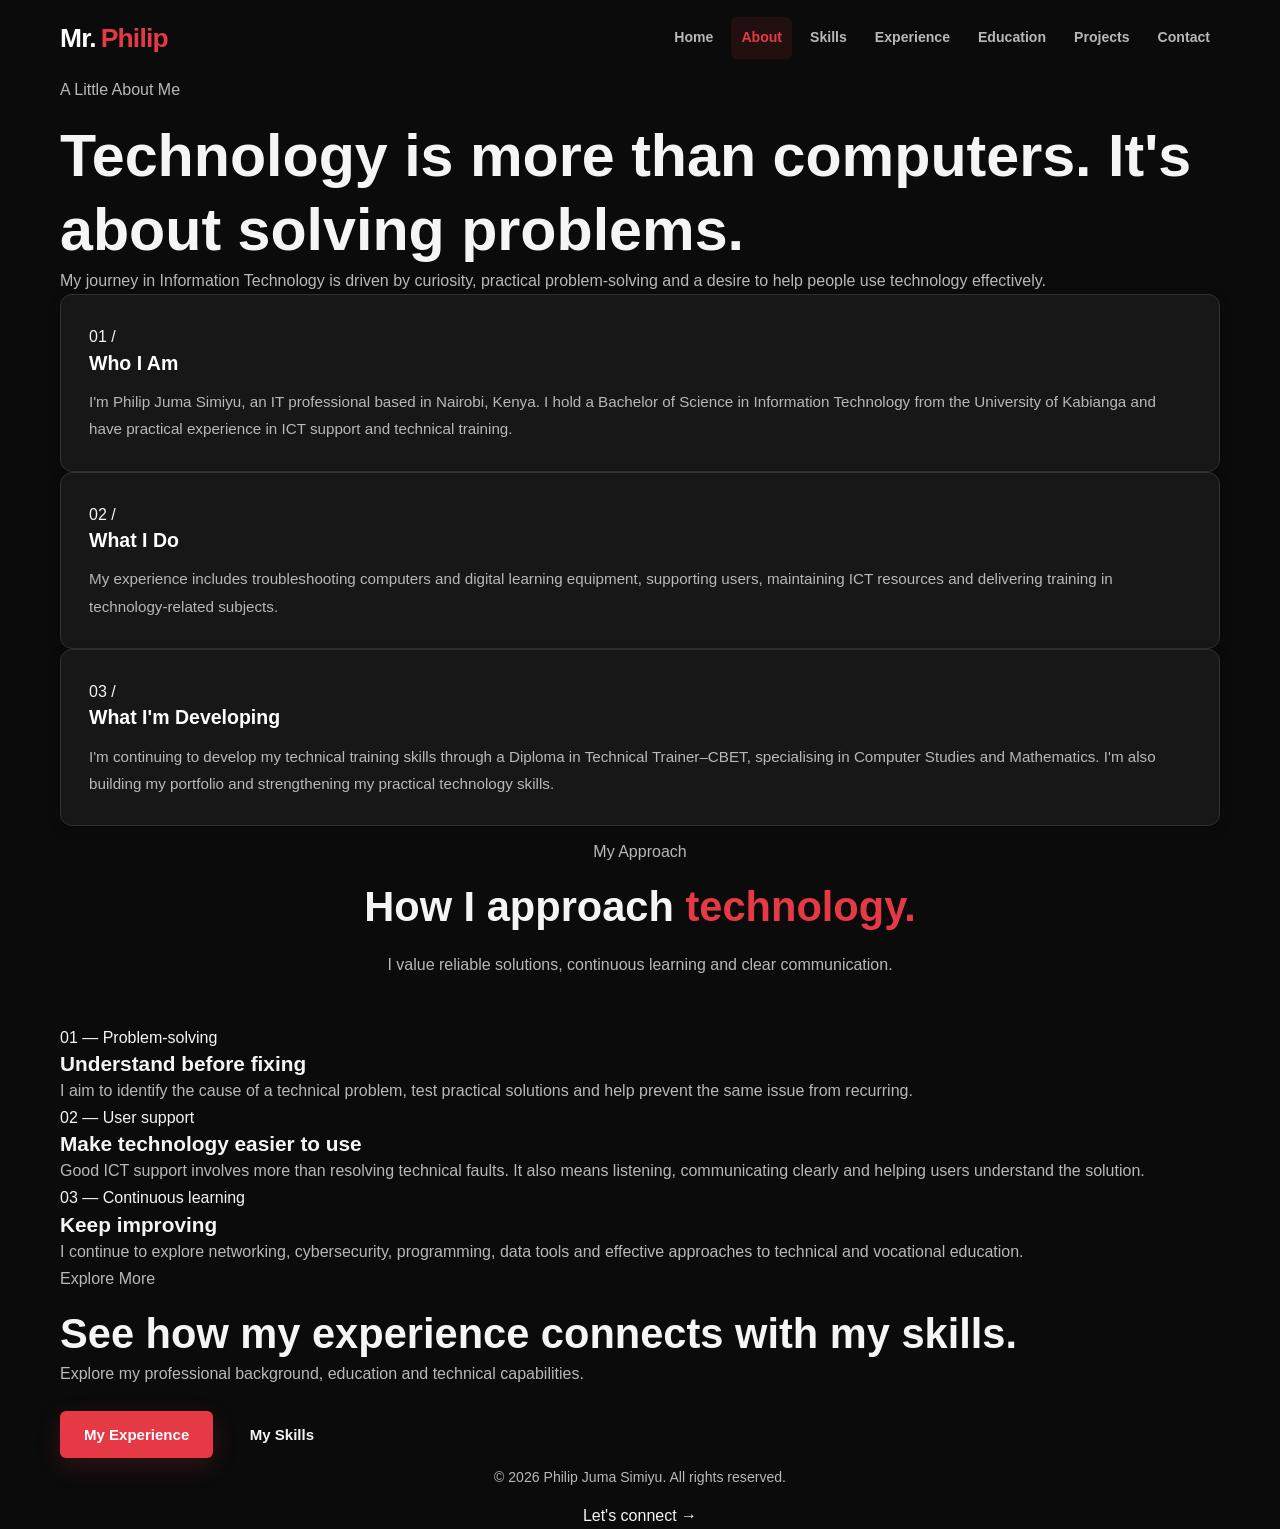
==== about.html @ a3bfccfd "Initial portfolio website" ====
<!DOCTYPE html>
<html lang="en">
<head>
    <meta charset="UTF-8">
    <meta name="viewport" content="width=device-width, initial-scale=1.0">
    <meta name="description" content="Learn about Philip Juma Simiyu, his IT background, technical interests and professional goals.">
    <title>About Me | Philip Juma Simiyu</title>
    <link rel="stylesheet" href="style.css">
</head>
<body>

    <header class="site-header">
        <nav class="navbar container">
            
<a href="index.html" class="logo">
    Mr. <span>Philip</span>
</a>


            <div class="nav-links">
                <a href="index.html">Home</a>
                <a href="about.html" class="active">About</a>
                <a href="skills.html">Skills</a>
                <a href="experience.html">Experience</a>
                <a href="education.html">Education</a>
                <a href="projects.html">Projects</a>
                <a href="contact.html">Contact</a>
            </div>
        </nav>
    </header>

    <main>

        <section class="page-heading">
            <div class="container">
                <p class="eyebrow">A Little About Me</p>
                <h1>Technology is more than computers. It's about <span class="accent">solving problems.</span></h1>
                <p>
                    My journey in Information Technology is driven by
                    curiosity, practical problem-solving and a desire
                    to help people use technology effectively.
                </p>
            </div>
        </section>

        <section>
            <div class="container">

                <div class="card-grid">

                    <article class="card">
                        <div class="card-icon">01 /</div>
                        <h3>Who I Am</h3>
                        <p>
                            I'm Philip Juma Simiyu, an IT professional
                            based in Nairobi, Kenya. I hold a Bachelor
                            of Science in Information Technology from
                            the University of Kabianga and have practical
                            experience in ICT support and technical training.
                        </p>
                    </article>

                    <article class="card">
                        <div class="card-icon">02 /</div>
                        <h3>What I Do</h3>
                        <p>
                            My experience includes troubleshooting
                            computers and digital learning equipment,
                            supporting users, maintaining ICT resources
                            and delivering training in technology-related
                            subjects.
                        </p>
                    </article>

                    <article class="card">
                        <div class="card-icon">03 /</div>
                        <h3>What I'm Developing</h3>
                        <p>
                            I'm continuing to develop my technical training
                            skills through a Diploma in Technical Trainer–CBET,
                            specialising in Computer Studies and Mathematics.
                            I'm also building my portfolio and strengthening
                            my practical technology skills.
                        </p>
                    </article>

                </div>

            </div>
        </section>

        <section>
            <div class="container">

                <div class="section-heading">
                    <p class="eyebrow">My Approach</p>
                    <h2>How I approach <span class="green-text">technology.</span></h2>
                    <p>
                        I value reliable solutions, continuous learning
                        and clear communication.
                    </p>
                </div>

                <div class="timeline">

                    <div class="timeline-item">
                        <span class="timeline-date">01 — Problem-solving</span>
                        <h3>Understand before fixing</h3>
                        <p>
                            I aim to identify the cause of a technical
                            problem, test practical solutions and help
                            prevent the same issue from recurring.
                        </p>
                    </div>

                    <div class="timeline-item">
                        <span class="timeline-date">02 — User support</span>
                        <h3>Make technology easier to use</h3>
                        <p>
                            Good ICT support involves more than resolving
                            technical faults. It also means listening,
                            communicating clearly and helping users
                            understand the solution.
                        </p>
                    </div>

                    <div class="timeline-item">
                        <span class="timeline-date">03 — Continuous learning</span>
                        <h3>Keep improving</h3>
                        <p>
                            I continue to explore networking, cybersecurity,
                            programming, data tools and effective approaches
                            to technical and vocational education.
                        </p>
                    </div>

                </div>

            </div>
        </section>

        <section>
            <div class="container">
                <div class="cta-section">
                    <p class="eyebrow">Explore More</p>
                    <h2>See how my experience connects with my skills.</h2>
                    <p>
                        Explore my professional background, education
                        and technical capabilities.
                    </p>

                    <div class="hero-actions">
                        <a href="experience.html" class="btn btn-primary">
                            My Experience
                        </a>

                        <a href="skills.html" class="btn btn-outline">
                            My Skills
                        </a>
                    </div>
                </div>
            </div>
        </section>

    </main>

    <footer class="site-footer">
        <div class="container footer-content">
            <p>© <span id="current-year">2026</span> Philip Juma Simiyu. All rights reserved.</p>
            <a href="contact.html">Let's connect →</a>
        </div>
    </footer>

    <script>
        document.getElementById("current-year").textContent =
            new Date().getFullYear();
    </script>
    <script src="script.js"></script>

</body>
</html>
---- style.css ----
/* =========================================================
   MR. PHILIP PORTFOLIO WEBSITE
   Main stylesheet: style.css
   Theme: Black, Red and Green
   Responsive: Desktop, Tablet and Mobile
   ========================================================= */


/* =========================================================
   1. CSS VARIABLES
   ========================================================= */

:root {
    --color-background: #0b0b0b;
    --color-background-soft: #121212;
    --color-card: #171717;
    --color-card-hover: #202020;

    --color-primary: #e63946;
    --color-primary-dark: #c82333;
    --color-secondary: #20c997;
    --color-secondary-dark: #159a73;

    --color-text: #f5f5f5;
    --color-text-muted: #b8b8b8;
    --color-border: #303030;
    --color-white: #ffffff;
    --color-black: #000000;

    --font-family: Arial, Helvetica, sans-serif;

    --container-width: 1160px;
    --header-height: 76px;

    --radius-small: 6px;
    --radius-medium: 12px;
    --radius-large: 20px;

    --shadow-small: 0 4px 12px rgba(0, 0, 0, 0.18);
    --shadow-medium: 0 10px 30px rgba(0, 0, 0, 0.25);
    --shadow-primary: 0 8px 24px rgba(230, 57, 70, 0.18);

    --transition: 0.3s ease;
}


/* =========================================================
   2. RESET AND GLOBAL STYLES
   ========================================================= */

* {
    margin: 0;
    padding: 0;
    box-sizing: border-box;
}

html {
    scroll-behavior: smooth;
    scroll-padding-top: calc(var(--header-height) + 20px);
}

body {
    min-height: 100vh;
    overflow-x: hidden;
    background-color: var(--color-background);
    color: var(--color-text);
    font-family: var(--font-family);
    font-size: 16px;
    line-height: 1.7;
    -webkit-font-smoothing: antialiased;
}

body,
input,
textarea,
button {
    font-family: var(--font-family);
}

img {
    display: block;
    max-width: 100%;
    height: auto;
}

a {
    color: inherit;
    text-decoration: none;
    transition:
        color var(--transition),
        background-color var(--transition),
        border-color var(--transition),
        transform var(--transition);
}

button,
input,
textarea,
select {
    font: inherit;
}

button,
input,
textarea,
select {
    max-width: 100%;
}

button {
    cursor: pointer;
}

ul,
ol {
    list-style: none;
}

p {
    margin-bottom: 16px;
    color: var(--color-text-muted);
}

p:last-child {
    margin-bottom: 0;
}

h1,
h2,
h3,
h4,
h5,
h6 {
    color: var(--color-text);
    line-height: 1.25;
    font-weight: 700;
    overflow-wrap: break-word;
}

h1 {
    font-size: clamp(2.2rem, 5vw, 3.7rem);
}

h2 {
    font-size: clamp(1.8rem, 3.5vw, 2.6rem);
}

h3 {
    font-size: 1.3rem;
}

h4 {
    font-size: 1rem;
}

strong {
    color: var(--color-text);
}

::selection {
    background: var(--color-primary);
    color: var(--color-white);
}

:focus-visible {
    outline: 2px solid var(--color-secondary);
    outline-offset: 4px;
}


/* =========================================================
   3. REUSABLE LAYOUT
   ========================================================= */

.container {
    width: min(92%, var(--container-width));
    margin-inline: auto;
}

.section {
    position: relative;
    padding: 90px 0;
}

.section-heading {
    max-width: 760px;
    margin: 0 auto 45px;
    text-align: center;
}

.section-heading h2 {
    margin-bottom: 18px;
}

.section-heading > p {
    margin-top: 12px;
}

.section-subtitle {
    margin-bottom: 12px;
    color: var(--color-secondary);
    font-size: 0.82rem;
    font-weight: 700;
    letter-spacing: 2.5px;
    text-transform: uppercase;
}

.section-heading h2 span,
.page-hero h1 span,
.hero-text h1 span,
.contact-cta h2 span {
    color: var(--color-primary);
}

.section-action {
    display: flex;
    justify-content: center;
    margin-top: 36px;
}

.section-action .btn {
    margin-bottom: 0;
}


/* =========================================================
   4. HEADER AND NAVIGATION
   ========================================================= */

.header {
    position: sticky;
    top: 0;
    z-index: 1000;
    width: 100%;
    min-height: var(--header-height);
    background: rgba(11, 11, 11, 0.96);
    border-bottom: 1px solid var(--color-border);
    backdrop-filter: blur(12px);
    -webkit-backdrop-filter: blur(12px);
}

.navbar {
    display: flex;
    align-items: center;
    justify-content: space-between;
    gap: 24px;
    min-height: var(--header-height);
}

.logo {
    display: inline-flex;
    flex-shrink: 0;
    align-items: center;
    gap: 5px;
    color: var(--color-white);
    font-size: 1.65rem;
    font-weight: 800;
    letter-spacing: -0.8px;
    white-space: nowrap;
}

.logo span {
    color: var(--color-primary);
}

.logo:hover {
    color: var(--color-secondary);
}

.nav-links {
    display: flex;
    flex-wrap: wrap;
    align-items: center;
    justify-content: flex-end;
    gap: 8px;
    list-style: none;
    margin: 0;
    padding: 0;
}

.nav-links li {
    margin: 0;
    padding: 0;
    list-style: none;
}

.nav-links a {
    display: block;
    padding: 9px 10px;
    border-radius: var(--radius-small);
    color: var(--color-text-muted);
    font-size: 0.88rem;
    font-weight: 600;
    white-space: nowrap;
}

.nav-links a:hover,
.nav-links a.active,
.nav-links a[aria-current="page"] {
    background: rgba(230, 57, 70, 0.1);
    color: var(--color-primary);
}


/* =========================================================
   5. BUTTONS
   ========================================================= */

.btn {
    display: inline-flex;
    align-items: center;
    justify-content: center;
    gap: 8px;
    min-height: 46px;
    margin: 8px 8px 8px 0;
    padding: 12px 23px;
    border: 1px solid transparent;
    border-radius: var(--radius-small);
    font-size: 0.94rem;
    font-weight: 700;
    line-height: 1.4;
    text-align: center;
    cursor: pointer;
    transition:
        transform var(--transition),
        background-color var(--transition),
        color var(--transition),
        border-color var(--transition),
        box-shadow var(--transition);
}

.btn:hover {
    transform: translateY(-3px);
}

.btn-primary {
    background: var(--color-primary);
    color: var(--color-white);
    box-shadow: var(--shadow-primary);
}

.btn-primary:hover {
    background: var(--color-primary-dark);
    color: var(--color-white);
    box-shadow: 0 10px 28px rgba(230, 57, 70, 0.28);
}

.btn-secondary {
    border-color: var(--color-secondary);
    background: transparent;
    color: var(--color-secondary);
}

.btn-secondary:hover {
    background: var(--color-secondary);
    color: var(--color-black);
}

button:disabled,
.btn:disabled {
    opacity: 0.55;
    cursor: not-allowed;
    transform: none;
}


/* =========================================================
   6. HOMEPAGE HERO
   ========================================================= */

.hero {
    display: flex;
    align-items: center;
    min-height: min(740px, calc(100vh - var(--header-height)));
    padding-top: 70px;
    padding-bottom: 70px;
    background:
        radial-gradient(
            ellipse at 85% 45%,
            rgba(230, 57, 70, 0.09),
            transparent 38%
        ),
        var(--color-background);
}

.hero-content {
    display: grid;
    grid-template-columns: minmax(0, 1.15fr) minmax(280px, 0.85fr);
    align-items: center;
    gap: clamp(35px, 6vw, 80px);
}

.hero-text {
    min-width: 0;
}

.hero-subtitle {
    margin-bottom: 20px;
    color: var(--color-secondary);
    font-size: 0.85rem;
    font-weight: 700;
    letter-spacing: 2px;
}

.hero-text h1 {
    margin-bottom: 18px;
    font-size: clamp(2.1rem, 4.2vw, 3.5rem);
    line-height: 1.15;
    letter-spacing: -1.3px;
}

.hero-text h1 span {
    display: inline;
}

.hero-text h2 {
    margin-bottom: 22px;
    color: var(--color-secondary);
    font-size: clamp(1.25rem, 2.5vw, 1.8rem);
    font-weight: 600;
}

.hero-description {
    max-width: 650px;
    margin-bottom: 22px;
    font-size: 1.02rem;
    line-height: 1.9;
}

.hero-location {
    margin-bottom: 22px;
    color: var(--color-text-muted);
}

.hero-buttons {
    display: flex;
    flex-wrap: wrap;
    gap: 8px;
    margin-top: 22px;
}

.hero-buttons .btn {
    margin: 0;
}

.hero-socials {
    display: flex;
    flex-wrap: wrap;
    gap: 22px;
    margin-top: 25px;
}

.hero-socials a {
    color: var(--color-text-muted);
    font-size: 0.93rem;
    font-weight: 600;
}

.hero-socials a:hover {
    color: var(--color-secondary);
}


/* =========================================================
   7. PROFILE PHOTO
   ========================================================= */

.hero-image {
    position: relative;
    display: flex;
    align-items: center;
    justify-content: center;
    width: 100%;
    max-width: 440px;
    min-width: 0;
    margin-inline: auto;
    padding: 10px;
    border: 1px solid rgba(230, 57, 70, 0.35);
    border-radius: var(--radius-large);
    background:
        linear-gradient(
            145deg,
            rgba(230, 57, 70, 0.12),
            rgba(32, 201, 151, 0.04)
        );
    box-shadow: var(--shadow-medium);
}

.hero-image::before {
    position: absolute;
    z-index: 0;
    top: -12px;
    right: -12px;
    width: 90px;
    height: 90px;
    border-top: 3px solid var(--color-secondary);
    border-right: 3px solid var(--color-secondary);
    border-radius: 0 var(--radius-medium) 0 0;
    content: "";
    pointer-events: none;
}

.hero-image::after {
    position: absolute;
    z-index: 0;
    bottom: -12px;
    left: -12px;
    width: 90px;
    height: 90px;
    border-bottom: 3px solid var(--color-primary);
    border-left: 3px solid var(--color-primary);
    border-radius: 0 0 0 var(--radius-medium);
    content: "";
    pointer-events: none;
}

.hero-image img {
    position: relative;
    z-index: 1;
    display: block;
    width: 100%;
    height: auto;
    max-height: 560px;
    aspect-ratio: 4 / 5;
    border-radius: calc(var(--radius-large) - 5px);
    object-fit: cover;
    object-position: center top;
    background: var(--color-card);
}


/* Supports the old placeholder if it remains on another page */
.hero-image-placeholder {
    display: flex;
    align-items: center;
    justify-content: center;
    width: 100%;
    min-height: 300px;
    border: 1px dashed var(--color-border);
    border-radius: var(--radius-large);
    background: var(--color-card);
    color: var(--color-text-muted);
}


/* =========================================================
   8. ABOUT SECTION
   ========================================================= */

.about-preview,
.about-section {
    background: var(--color-background-soft);
}

.about-content {
    max-width: 850px;
    margin-inline: auto;
    text-align: center;
}

.about-content p {
    font-size: 1.02rem;
    line-height: 1.9;
}

.about-content .btn {
    margin-top: 20px;
}


/* =========================================================
   9. SKILLS SECTION
   ========================================================= */

.skills-preview {
    background: var(--color-background);
}

.skills-section {
    background: var(--color-background-soft);
}

.skills-grid {
    display: grid;
    grid-template-columns: repeat(3, minmax(0, 1fr));
    gap: 24px;
}

.skill-card {
    padding: 26px;
    border: 1px solid var(--color-border);
    border-radius: var(--radius-medium);
    background: var(--color-card);
    transition:
        transform var(--transition),
        border-color var(--transition);
}

.skill-card:hover {
    transform: translateY(-5px);
    border-color: var(--color-secondary);
}

.skill-card h3 {
    margin-bottom: 14px;
    color: var(--color-secondary);
}

.skill-card p {
    margin-bottom: 0;
}

.skill-list {
    display: flex;
    flex-wrap: wrap;
    gap: 10px;
}

.skill-tag {
    display: inline-block;
    padding: 7px 13px;
    border: 1px solid var(--color-border);
    border-radius: 30px;
    background: var(--color-card);
    color: var(--color-text-muted);
    font-size: 0.88rem;
}


/* =========================================================
   10. GENERAL CARDS AND GRIDS
   ========================================================= */

.cards-grid {
    display: grid;
    grid-template-columns: repeat(3, minmax(0, 1fr));
    gap: 25px;
    align-items: stretch;
}

.card {
    min-width: 0;
    height: 100%;
    padding: 28px;
    border: 1px solid var(--color-border);
    border-radius: var(--radius-medium);
    background: var(--color-card);
    box-shadow: var(--shadow-small);
    overflow-wrap: break-word;
    transition:
        transform var(--transition),
        border-color var(--transition),
        background-color var(--transition),
        box-shadow var(--transition);
}

.card:hover {
    transform: translateY(-5px);
    border-color: rgba(230, 57, 70, 0.7);
    background: var(--color-card-hover);
    box-shadow: var(--shadow-medium);
}

.card h3 {
    margin-bottom: 13px;
    color: var(--color-white);
    font-size: 1.22rem;
}

.card h4 {
    margin-bottom: 12px;
    color: var(--color-secondary);
    font-weight: 600;
}

.card p {
    font-size: 0.95rem;
    line-height: 1.8;
}

.card p:last-child {
    margin-bottom: 0;
}

.card-date {
    margin-bottom: 12px;
    color: var(--color-secondary);
    font-size: 0.82rem;
    font-weight: 700;
    letter-spacing: 0.5px;
}


/* =========================================================
   11. EXPERIENCE SECTION
   ========================================================= */

.experience-preview {
    background: var(--color-background-soft);
}

.experience-section {
    background: var(--color-background);
}

.experience-item {
    padding: 28px;
    border-left: 3px solid var(--color-primary);
    border-radius: 0 var(--radius-medium) var(--radius-medium) 0;
    background: var(--color-card);
}

.experience-item + .experience-item {
    margin-top: 24px;
}

.experience-item h3 {
    margin-bottom: 10px;
}

.experience-item h4 {
    margin-bottom: 10px;
    color: var(--color-secondary);
}


/* =========================================================
   12. EDUCATION SECTION
   ========================================================= */

.education-preview {
    background: var(--color-background);
}

.education-section {
    background: var(--color-background-soft);
}

.education-item {
    padding: 26px;
    border: 1px solid var(--color-border);
    border-radius: var(--radius-medium);
    background: var(--color-card);
}

.education-item h3 {
    margin-bottom: 12px;
}

.education-item h4 {
    margin-bottom: 10px;
    color: var(--color-secondary);
}


/* =========================================================
   13. PROJECTS SECTION
   ========================================================= */

.projects-preview {
    background: var(--color-background-soft);
}

.projects-section {
    background: var(--color-background);
}

.project-card {
    display: flex;
    flex-direction: column;
    align-items: flex-start;
    gap: 0;
}

.project-card h3 {
    margin-bottom: 15px;
}

.project-card p {
    overflow-wrap: anywhere;
}

.project-status {
    display: inline-block;
    width: fit-content;
    margin-top: auto;
    margin-bottom: 15px;
    padding: 7px 12px;
    border: 1px solid rgba(32, 201, 151, 0.35);
    border-radius: var(--radius-small);
    background: rgba(32, 201, 151, 0.08);
    color: var(--color-secondary);
    font-size: 0.88rem;
    font-weight: 700;
}

.project-card .project-status + p {
    margin-top: 0;
}

.project-card strong {
    color: var(--color-secondary);
}


/* =========================================================
   14. INNER PAGE HERO
   ========================================================= */

.page-hero {
    padding-top: 85px;
    padding-bottom: 75px;
    background:
        radial-gradient(
            ellipse at 80% 30%,
            rgba(230, 57, 70, 0.1),
            transparent 40%
        ),
        var(--color-background-soft);
    text-align: center;
}

.page-hero .container {
    max-width: 900px;
}

.page-hero h1 {
    margin-bottom: 22px;
}

.page-hero p:not(.section-subtitle) {
    max-width: 780px;
    margin-inline: auto;
    font-size: 1.02rem;
    line-height: 1.9;
}


/* =========================================================
   15. CONTACT SECTION
   ========================================================= */

.contact-cta {
    background:
        radial-gradient(
            ellipse at center,
            rgba(32, 201, 151, 0.07),
            transparent 65%
        ),
        var(--color-background);
    text-align: center;
}

.contact-cta .container {
    max-width: 850px;
}

.contact-cta h2 {
    margin-bottom: 20px;
}

.cta-description {
    max-width: 700px;
    margin: 0 auto 25px;
    line-height: 1.9;
}

.contact-section {
    background: var(--color-background);
}

.contact-grid {
    display: grid;
    grid-template-columns: repeat(2, minmax(0, 1fr));
    gap: 30px;
    align-items: start;
}

.contact-info,
.contact-form,
.contact-details {
    min-width: 0;
    padding: 28px;
    border: 1px solid var(--color-border);
    border-radius: var(--radius-medium);
    background: var(--color-card);
}

.contact-info h2,
.contact-info h3,
.contact-form h2,
.contact-form h3 {
    margin-bottom: 20px;
}

.contact-details p {
    margin-bottom: 18px;
}

.contact-details a,
.contact-info a {
    color: var(--color-secondary);
    overflow-wrap: anywhere;
}

.contact-details a:hover,
.contact-info a:hover {
    color: var(--color-primary);
}

.contact-item {
    margin-bottom: 20px;
    padding-bottom: 16px;
    border-bottom: 1px solid var(--color-border);
}

.contact-item:last-child {
    margin-bottom: 0;
    padding-bottom: 0;
    border-bottom: 0;
}

.contact-item h3 {
    margin-bottom: 8px;
    font-size: 1rem;
}


/* =========================================================
   16. FORMS AND INPUT FIELDS
   ========================================================= */

.contact-form form,
form.contact-form {
    width: 100%;
}

.form-group {
    display: flex;
    flex-direction: column;
    gap: 8px;
    margin-bottom: 20px;
}

.form-group label,
.contact-form label {
    display: block;
    margin-bottom: 7px;
    color: var(--color-text);
    font-size: 0.92rem;
    font-weight: 600;
}

input,
textarea,
select {
    width: 100%;
    min-width: 0;
    padding: 13px 14px;
    border: 1px solid var(--color-border);
    border-radius: var(--radius-small);
    background: #101010;
    color: var(--color-text);
    outline: none;
    transition:
        border-color var(--transition),
        box-shadow var(--transition);
}

input::placeholder,
textarea::placeholder {
    color: #858585;
    opacity: 1;
}

input:focus,
textarea:focus,
select:focus {
    border-color: var(--color-secondary);
    box-shadow: 0 0 0 3px rgba(32, 201, 151, 0.12);
}

textarea {
    min-height: 150px;
    resize: vertical;
}

input[type="checkbox"],
input[type="radio"] {
    width: auto;
    min-width: auto;
}

input[type="submit"],
button[type="submit"] {
    width: auto;
    min-width: 140px;
    border: 0;
}

.contact-form .btn {
    margin-top: 5px;
}

.form-message {
    margin-top: 15px;
    color: var(--color-secondary);
    font-size: 0.92rem;
}


/* =========================================================
   17. LINKS AND SOCIAL LINKS
   ========================================================= */

.social-links {
    display: flex;
    flex-wrap: wrap;
    gap: 14px;
    margin-top: 20px;
}

.social-links a {
    display: inline-flex;
    align-items: center;
    justify-content: center;
    padding: 9px 14px;
    border: 1px solid var(--color-border);
    border-radius: var(--radius-small);
    color: var(--color-text-muted);
}

.social-links a:hover {
    border-color: var(--color-secondary);
    color: var(--color-secondary);
}


/* =========================================================
   18. FOOTER
   ========================================================= */

.footer {
    padding: 35px 0;
    border-top: 1px solid var(--color-border);
    background: #080808;
}

.footer-content {
    display: flex;
    flex-direction: column;
    align-items: center;
    gap: 12px;
    text-align: center;
}

.footer-content .logo {
    margin-bottom: 4px;
}

.footer-content p {
    margin-bottom: 0;
    font-size: 0.88rem;
}

.footer-content p:last-child {
    color: #858585;
}


/* =========================================================
   19. ANIMATIONS
   ========================================================= */

@keyframes fadeInUp {
    from {
        opacity: 0;
        transform: translateY(20px);
    }

    to {
        opacity: 1;
        transform: translateY(0);
    }
}

.hero-text,
.hero-image {
    animation: fadeInUp 0.8s ease both;
}

.hero-image {
    animation-delay: 0.15s;
}

@keyframes gentleFloat {
    0%,
    100% {
        transform: translateY(0);
    }

    50% {
        transform: translateY(-5px);
    }
}

.hero-image:hover {
    animation: gentleFloat 2s ease-in-out infinite;
}


/* Compatible with JavaScript scroll-reveal classes */
.reveal {
    opacity: 0;
    transform: translateY(20px);
    transition:
        opacity 0.7s ease,
        transform 0.7s ease;
}

.reveal.visible,
.reveal.active,
.reveal.show {
    opacity: 1;
    transform: translateY(0);
}


/* =========================================================
   20. GENERAL CONTENT HELPERS
   ========================================================= */

.text-center {
    text-align: center;
}

.text-primary {
    color: var(--color-primary);
}

.text-secondary {
    color: var(--color-secondary);
}

.muted {
    color: var(--color-text-muted);
}

.mt-1 {
    margin-top: 10px;
}

.mt-2 {
    margin-top: 20px;
}

.mt-3 {
    margin-top: 30px;
}

.mb-1 {
    margin-bottom: 10px;
}

.mb-2 {
    margin-bottom: 20px;
}

.mb-3 {
    margin-bottom: 30px;
}

.w-100 {
    width: 100%;
}


/* Prevent long text and URLs from breaking layouts */
.card,
.contact-info,
.contact-form,
.about-content,
.hero-text,
.page-hero,
.footer-content {
    overflow-wrap: anywhere;
}


/* =========================================================
   21. TABLET RESPONSIVENESS
   ========================================================= */

@media (max-width: 1024px) {

    :root {
        --header-height: auto;
    }

    .navbar {
        flex-direction: column;
        justify-content: center;
        gap: 10px;
        padding-top: 15px;
        padding-bottom: 15px;
    }

    .nav-links {
        justify-content: center;
        gap: 4px;
    }

    .nav-links a {
        padding: 8px;
        font-size: 0.84rem;
    }

    .hero {
        min-height: auto;
    }

    .hero-content {
        grid-template-columns: minmax(0, 1fr) minmax(240px, 0.8fr);
        gap: 35px;
    }

    .hero-text h1 {
        font-size: clamp(2rem, 4vw, 2.8rem);
    }

    .cards-grid {
        grid-template-columns: repeat(2, minmax(0, 1fr));
    }

    .skills-grid {
        grid-template-columns: repeat(2, minmax(0, 1fr));
    }
}


/* =========================================================
   22. MOBILE RESPONSIVENESS
   ========================================================= */

@media (max-width: 700px) {

    body {
        font-size: 15px;
    }

    .container {
        width: min(92%, 540px);
    }

    .section {
        padding: 60px 0;
    }

    .header {
        position: relative;
    }

    .navbar {
        align-items: center;
        gap: 12px;
    }

    .logo {
        font-size: 1.5rem;
    }

    .nav-links {
        display: flex;
        flex-wrap: wrap;
        justify-content: center;
        gap: 3px;
        width: 100%;
    }

    .nav-links li {
        flex: 0 0 auto;
    }

    .nav-links a {
        padding: 7px 9px;
        font-size: 0.79rem;
    }

    .hero {
        padding-top: 55px;
        padding-bottom: 55px;
    }

    .hero-content {
        grid-template-columns: minmax(0, 1fr);
        gap: 38px;
    }

    .hero-text {
        text-align: center;
    }

    .hero-subtitle {
        font-size: 0.75rem;
        letter-spacing: 1.5px;
    }

    .hero-text h1 {
        font-size: clamp(2rem, 8vw, 2.8rem);
        letter-spacing: -0.8px;
    }

    .hero-text h2 {
        font-size: 1.35rem;
    }

    .hero-description {
        font-size: 0.96rem;
    }

    .hero-buttons,
    .hero-socials {
        justify-content: center;
    }

    .hero-image {
        width: min(100%, 360px);
        margin-inline: auto;
    }

    .hero-image img {
        max-height: 460px;
    }

    .section-heading {
        margin-bottom: 32px;
    }

    .cards-grid,
    .skills-grid,
    .contact-grid {
        grid-template-columns: minmax(0, 1fr);
        gap: 18px;
    }

    .card,
    .skill-card,
    .contact-info,
    .contact-form,
    .contact-details {
        padding: 22px;
    }

    .page-hero {
        padding-top: 60px;
        padding-bottom: 50px;
    }

    .page-hero h1 {
        font-size: 2.3rem;
    }

    .footer {
        padding: 28px 0;
    }
}


/* =========================================================
   23. SMALL MOBILE SCREENS
   ========================================================= */

@media (max-width: 400px) {

    .container {
        width: 90%;
    }

    .nav-links a {
        padding: 6px 7px;
        font-size: 0.74rem;
    }

    .hero-text h1 {
        font-size: 1.9rem;
    }

    .hero-buttons {
        flex-direction: column;
        align-items: stretch;
    }

    .hero-buttons .btn {
        width: 100%;
    }

    .btn {
        padding: 11px 16px;
        font-size: 0.9rem;
    }

    .card,
    .skill-card,
    .contact-info,
    .contact-form,
    .contact-details {
        padding: 18px;
    }

    .hero-image::before,
    .hero-image::after {
        width: 55px;
        height: 55px;
    }
}


/* =========================================================
   24. ACCESSIBILITY: REDUCED MOTION
   ========================================================= */

@media (prefers-reduced-motion: reduce) {

    html {
        scroll-behavior: auto;
    }

    *,
    *::before,
    *::after {
        animation-duration: 0.01ms !important;
        animation-iteration-count: 1 !important;
        transition-duration: 0.01ms !important;
        scroll-behavior: auto !important;
    }

    .reveal {
        opacity: 1;
        transform: none;
    }
}


/* =========================================================
   END OF STYLESHEET
   ========================================================= */
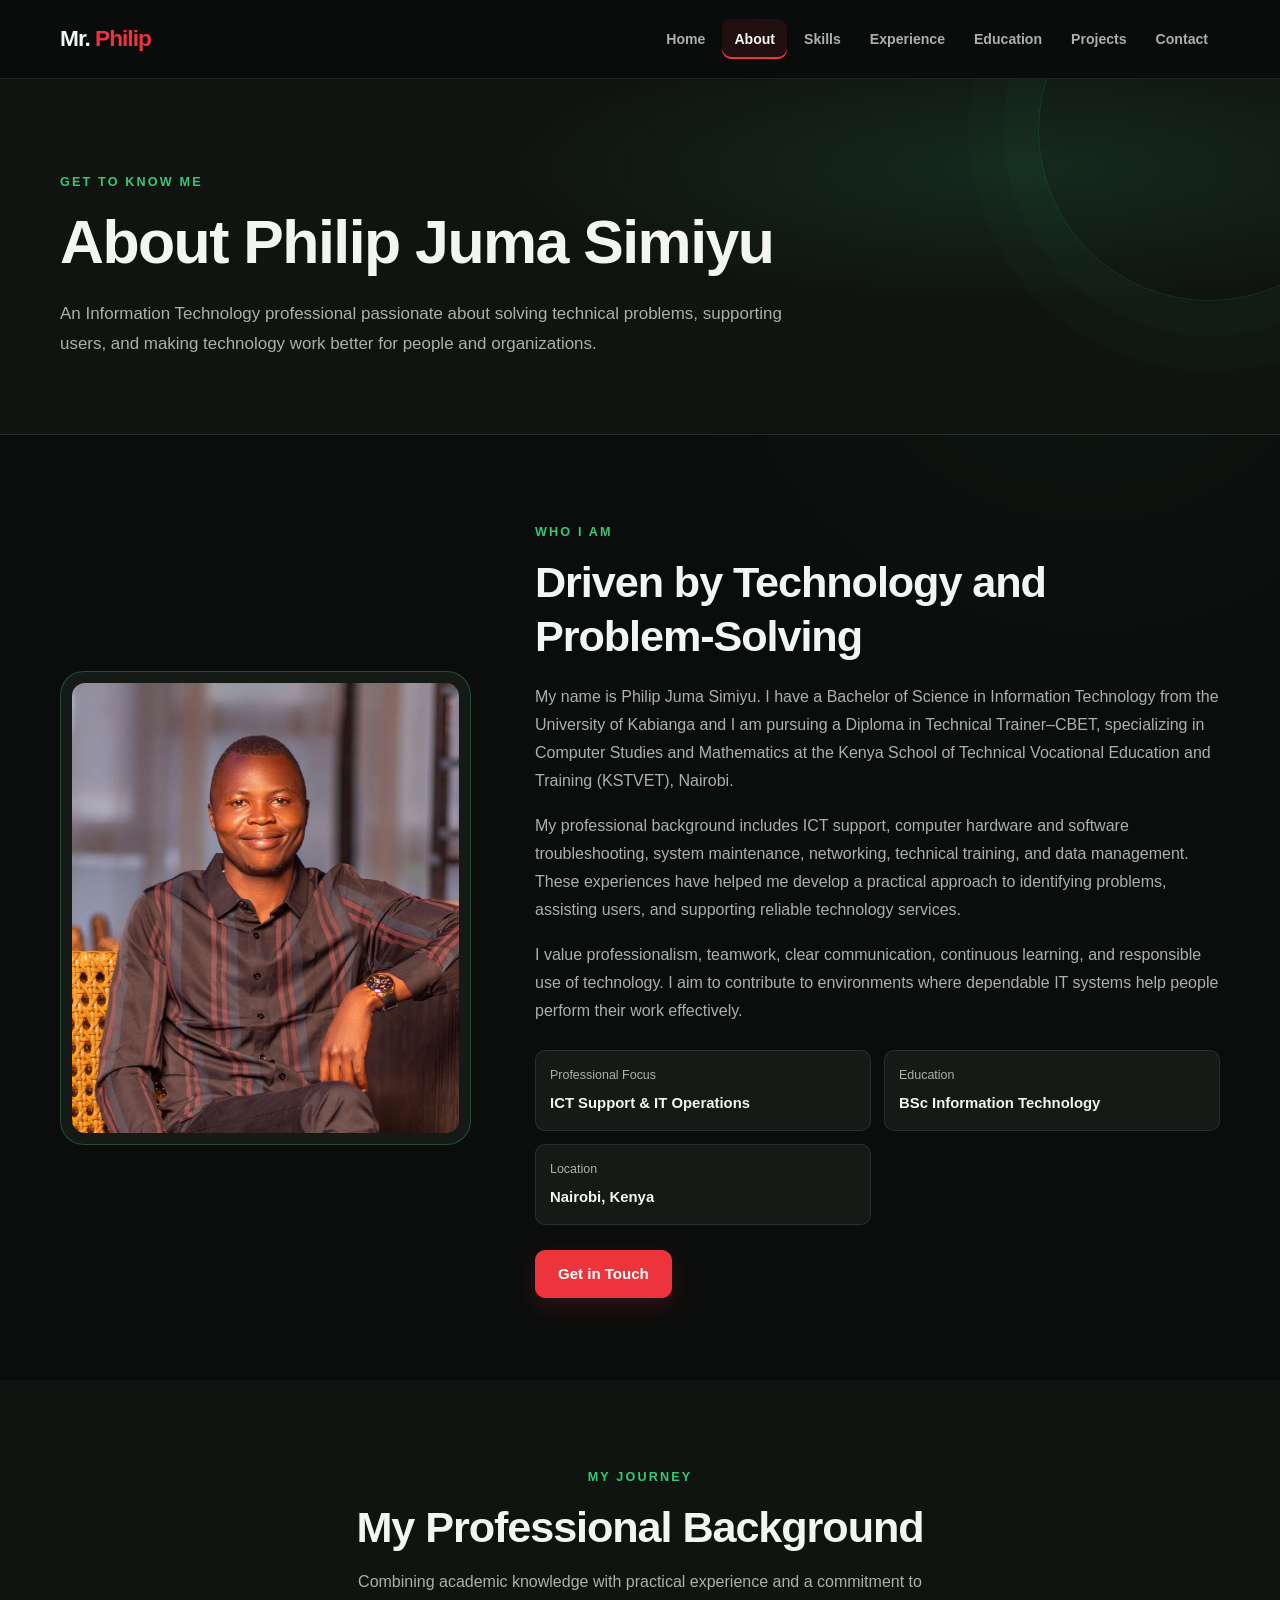
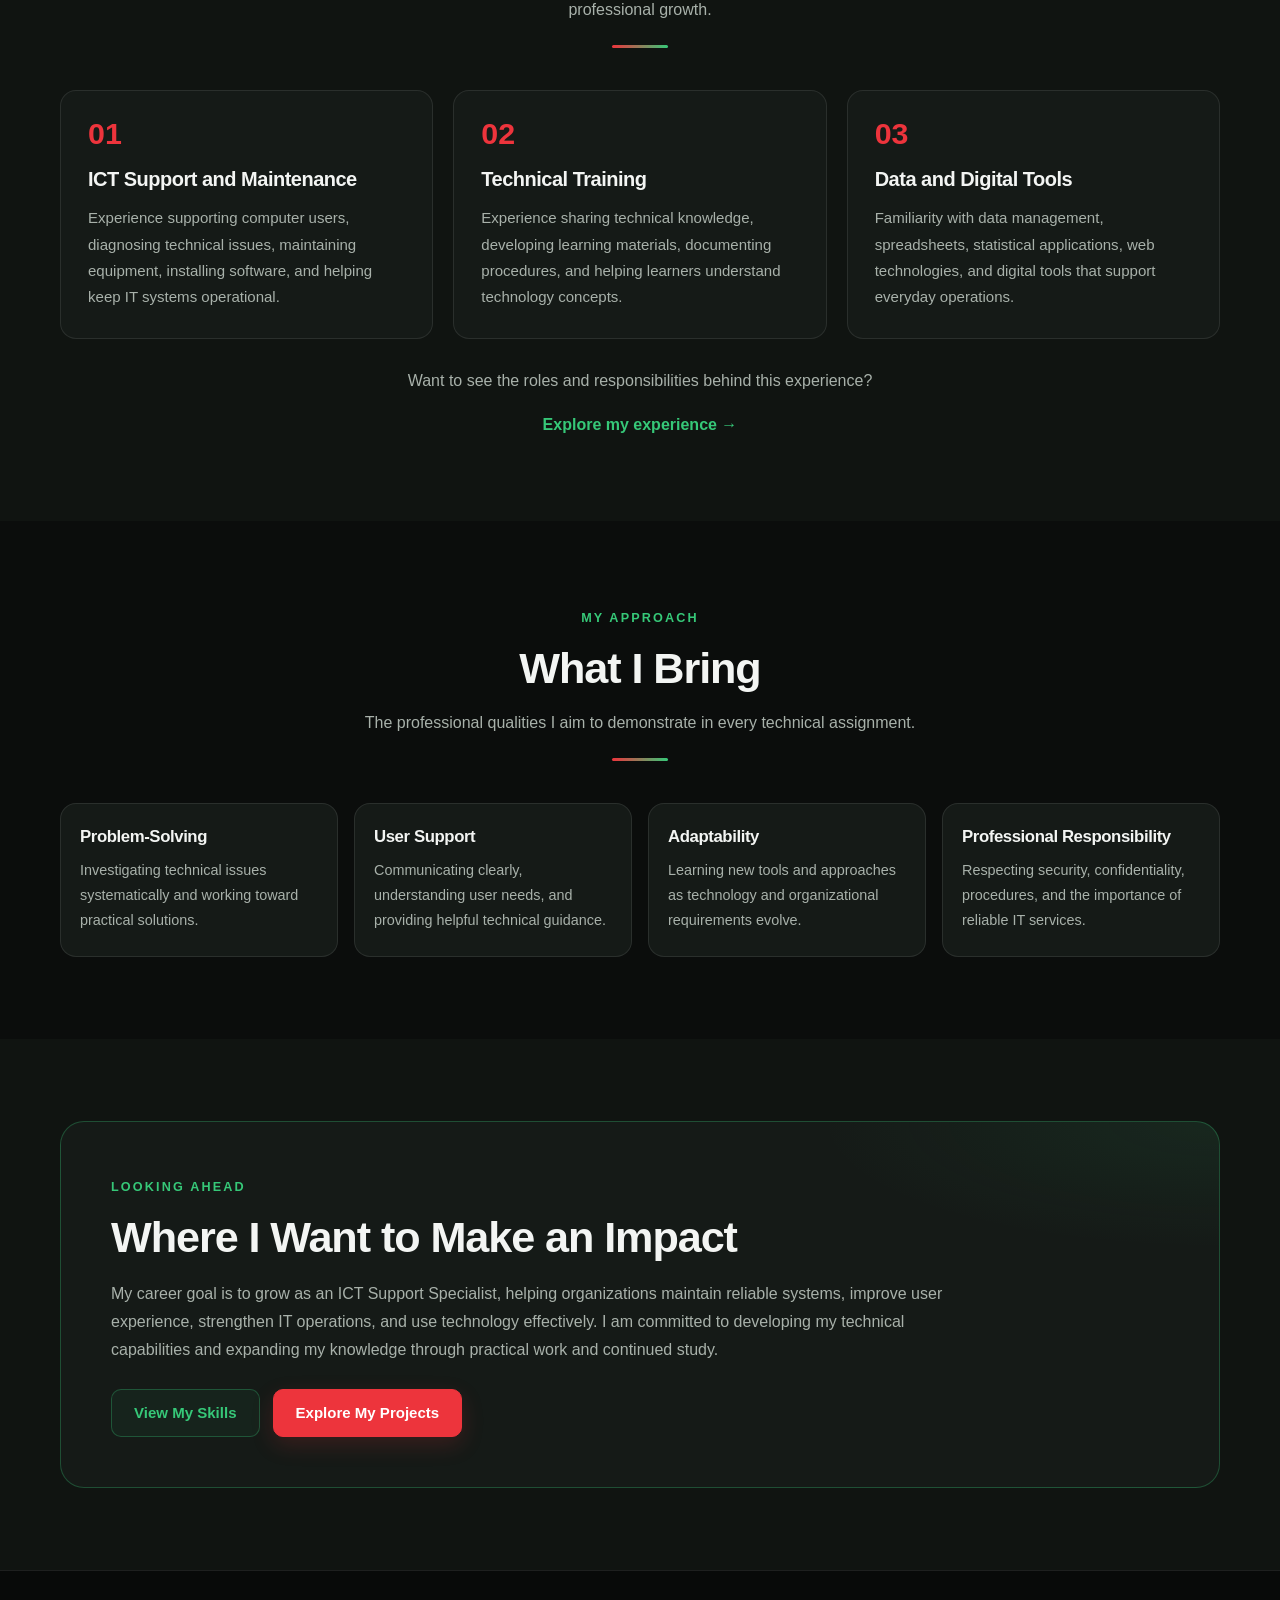
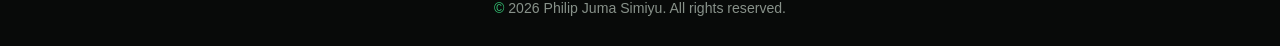
==== commit dba6b05b: "Add files via upload" ====
--- a/about.html
+++ b/about.html
@@ -1,182 +1,293 @@
-
-<!DOCTYPE html>
-<html lang="en">
-<head>
-    <meta charset="UTF-8">
-    <meta name="viewport" content="width=device-width, initial-scale=1.0">
-    <meta name="description" content="Learn about Philip Juma Simiyu, his IT background, technical interests and professional goals.">
-    <title>About Me | Philip Juma Simiyu</title>
-    <link rel="stylesheet" href="style.css">
-</head>
-<body>
-
-    <header class="site-header">
-        <nav class="navbar container">
-            
-<a href="index.html" class="logo">
-    Mr. <span>Philip</span>
-</a>
-
-
-            <div class="nav-links">
-                <a href="index.html">Home</a>
-                <a href="about.html" class="active">About</a>
-                <a href="skills.html">Skills</a>
-                <a href="experience.html">Experience</a>
-                <a href="education.html">Education</a>
-                <a href="projects.html">Projects</a>
-                <a href="contact.html">Contact</a>
-            </div>
-        </nav>
-    </header>
-
-    <main>
-
-        <section class="page-heading">
-            <div class="container">
-                <p class="eyebrow">A Little About Me</p>
-                <h1>Technology is more than computers. It's about <span class="accent">solving problems.</span></h1>
-                <p>
-                    My journey in Information Technology is driven by
-                    curiosity, practical problem-solving and a desire
-                    to help people use technology effectively.
-                </p>
-            </div>
-        </section>
-
-        <section>
-            <div class="container">
-
-                <div class="card-grid">
-
-                    <article class="card">
-                        <div class="card-icon">01 /</div>
-                        <h3>Who I Am</h3>
-                        <p>
-                            I'm Philip Juma Simiyu, an IT professional
-                            based in Nairobi, Kenya. I hold a Bachelor
-                            of Science in Information Technology from
-                            the University of Kabianga and have practical
-                            experience in ICT support and technical training.
-                        </p>
-                    </article>
-
-                    <article class="card">
-                        <div class="card-icon">02 /</div>
-                        <h3>What I Do</h3>
-                        <p>
-                            My experience includes troubleshooting
-                            computers and digital learning equipment,
-                            supporting users, maintaining ICT resources
-                            and delivering training in technology-related
-                            subjects.
-                        </p>
-                    </article>
-
-                    <article class="card">
-                        <div class="card-icon">03 /</div>
-                        <h3>What I'm Developing</h3>
-                        <p>
-                            I'm continuing to develop my technical training
-                            skills through a Diploma in Technical Trainer–CBET,
-                            specialising in Computer Studies and Mathematics.
-                            I'm also building my portfolio and strengthening
-                            my practical technology skills.
-                        </p>
-                    </article>
-
-                </div>
-
-            </div>
-        </section>
-
-        <section>
-            <div class="container">
-
-                <div class="section-heading">
-                    <p class="eyebrow">My Approach</p>
-                    <h2>How I approach <span class="green-text">technology.</span></h2>
-                    <p>
-                        I value reliable solutions, continuous learning
-                        and clear communication.
-                    </p>
-                </div>
-
-                <div class="timeline">
-
-                    <div class="timeline-item">
-                        <span class="timeline-date">01 — Problem-solving</span>
-                        <h3>Understand before fixing</h3>
-                        <p>
-                            I aim to identify the cause of a technical
-                            problem, test practical solutions and help
-                            prevent the same issue from recurring.
-                        </p>
-                    </div>
-
-                    <div class="timeline-item">
-                        <span class="timeline-date">02 — User support</span>
-                        <h3>Make technology easier to use</h3>
-                        <p>
-                            Good ICT support involves more than resolving
-                            technical faults. It also means listening,
-                            communicating clearly and helping users
-                            understand the solution.
-                        </p>
-                    </div>
-
-                    <div class="timeline-item">
-                        <span class="timeline-date">03 — Continuous learning</span>
-                        <h3>Keep improving</h3>
-                        <p>
-                            I continue to explore networking, cybersecurity,
-                            programming, data tools and effective approaches
-                            to technical and vocational education.
-                        </p>
-                    </div>
-
-                </div>
-
-            </div>
-        </section>
-
-        <section>
-            <div class="container">
-                <div class="cta-section">
-                    <p class="eyebrow">Explore More</p>
-                    <h2>See how my experience connects with my skills.</h2>
-                    <p>
-                        Explore my professional background, education
-                        and technical capabilities.
-                    </p>
-
-                    <div class="hero-actions">
-                        <a href="experience.html" class="btn btn-primary">
-                            My Experience
-                        </a>
-
-                        <a href="skills.html" class="btn btn-outline">
-                            My Skills
-                        </a>
-                    </div>
-                </div>
-            </div>
-        </section>
-
-    </main>
-
-    <footer class="site-footer">
-        <div class="container footer-content">
-            <p>© <span id="current-year">2026</span> Philip Juma Simiyu. All rights reserved.</p>
-            <a href="contact.html">Let's connect →</a>
-        </div>
-    </footer>
-
-    <script>
-        document.getElementById("current-year").textContent =
-            new Date().getFullYear();
-    </script>
-    <script src="script.js"></script>
-
-</body>
-</html>
+
+<!DOCTYPE html>
+<html lang="en">
+<head>
+    <meta charset="UTF-8">
+    <meta name="viewport" content="width=device-width, initial-scale=1.0">
+
+    <meta name="description"
+          content="Learn about Philip Juma Simiyu, an Information Technology professional focused on ICT support, troubleshooting, networking, and technical training.">
+
+    <meta name="author" content="Philip Juma Simiyu">
+
+    <title>About Me | Philip Juma Simiyu</title>
+
+    <link rel="stylesheet" href="style.css">
+</head>
+
+<body class="about-page">
+
+    <!-- Navigation -->
+    <header class="site-header">
+        <nav class="navbar container" aria-label="Main navigation">
+
+            <a href="index.html" class="logo">
+                Mr. <span>Philip</span>
+            </a>
+
+            <ul class="nav-links">
+                <li><a href="index.html">Home</a></li>
+                <li><a href="about.html" class="active" aria-current="page">About</a></li>
+                <li><a href="skills.html">Skills</a></li>
+                <li><a href="experience.html">Experience</a></li>
+                <li><a href="education.html">Education</a></li>
+                <li><a href="projects.html">Projects</a></li>
+                <li><a href="contact.html">Contact</a></li>
+            </ul>
+
+        </nav>
+    </header>
+
+    <main>
+
+        <!-- About page introduction -->
+        <section class="about-hero page-hero">
+            <div class="container">
+
+                <span class="section-eyebrow">GET TO KNOW ME</span>
+
+                <h1>About <span>Philip Juma Simiyu</span></h1>
+
+                <p>
+                    An Information Technology professional passionate about
+                    solving technical problems, supporting users, and making
+                    technology work better for people and organizations.
+                </p>
+
+            </div>
+        </section>
+
+        <!-- Personal and professional introduction -->
+        <section class="about-introduction section">
+            <div class="container about-intro-grid">
+
+                <div class="about-image">
+                    <img
+                        src="images/philip.jpeg"
+                        alt="Philip Juma Simiyu"
+                        width="360"
+                        height="450"
+                        loading="lazy"
+                    >
+                </div>
+
+                <div class="about-intro-content">
+
+                    <span class="section-eyebrow">WHO I AM</span>
+
+                    <h2>Driven by Technology and <span>Problem-Solving</span></h2>
+
+                    <p>
+                        My name is Philip Juma Simiyu. I have a Bachelor of
+                        Science in Information Technology from the University
+                        of Kabianga and I am pursuing a Diploma in Technical
+                        Trainer–CBET, specializing in Computer Studies and
+                        Mathematics at the Kenya School of Technical
+                        Vocational Education and Training (KSTVET), Nairobi.
+                    </p>
+
+                    <p>
+                        My professional background includes ICT support,
+                        computer hardware and software troubleshooting,
+                        system maintenance, networking, technical training,
+                        and data management. These experiences have helped
+                        me develop a practical approach to identifying
+                        problems, assisting users, and supporting reliable
+                        technology services.
+                    </p>
+
+                    <p>
+                        I value professionalism, teamwork, clear communication,
+                        continuous learning, and responsible use of technology.
+                        I aim to contribute to environments where dependable
+                        IT systems help people perform their work effectively.
+                    </p>
+
+                    <div class="about-profile-details">
+                        <div>
+                            <span class="detail-label">Professional Focus</span>
+                            <strong>ICT Support &amp; IT Operations</strong>
+                        </div>
+
+                        <div>
+                            <span class="detail-label">Education</span>
+                            <strong>BSc Information Technology</strong>
+                        </div>
+
+                        <div>
+                            <span class="detail-label">Location</span>
+                            <strong>Nairobi, Kenya</strong>
+                        </div>
+                    </div>
+
+                    <a href="contact.html" class="home-button primary">
+                        Get in Touch
+                    </a>
+
+                </div>
+
+            </div>
+        </section>
+
+        <!-- Professional background -->
+        <section class="about-background section">
+            <div class="container">
+
+                <div class="section-heading">
+                    <span class="section-eyebrow">MY JOURNEY</span>
+                    <h2>My Professional <span>Background</span></h2>
+                    <p>
+                        Combining academic knowledge with practical
+                        experience and a commitment to professional growth.
+                    </p>
+                </div>
+
+                <div class="about-background-grid">
+
+                    <article class="about-info-card">
+                        <span class="about-card-number">01</span>
+                        <h3>ICT Support and Maintenance</h3>
+                        <p>
+                            Experience supporting computer users, diagnosing
+                            technical issues, maintaining equipment, installing
+                            software, and helping keep IT systems operational.
+                        </p>
+                    </article>
+
+                    <article class="about-info-card">
+                        <span class="about-card-number">02</span>
+                        <h3>Technical Training</h3>
+                        <p>
+                            Experience sharing technical knowledge, developing
+                            learning materials, documenting procedures, and
+                            helping learners understand technology concepts.
+                        </p>
+                    </article>
+
+                    <article class="about-info-card">
+                        <span class="about-card-number">03</span>
+                        <h3>Data and Digital Tools</h3>
+                        <p>
+                            Familiarity with data management, spreadsheets,
+                            statistical applications, web technologies, and
+                            digital tools that support everyday operations.
+                        </p>
+                    </article>
+
+                </div>
+
+                <div class="about-background-link">
+                    <p>
+                        Want to see the roles and responsibilities behind
+                        this experience?
+                    </p>
+
+                    <a href="experience.html">Explore my experience &rarr;</a>
+                </div>
+
+            </div>
+        </section>
+
+        <!-- Professional strengths -->
+        <section class="about-strengths section">
+            <div class="container">
+
+                <div class="section-heading">
+                    <span class="section-eyebrow">MY APPROACH</span>
+                    <h2>What I <span>Bring</span></h2>
+                    <p>
+                        The professional qualities I aim to demonstrate
+                        in every technical assignment.
+                    </p>
+                </div>
+
+                <div class="about-strengths-grid">
+
+                    <article class="about-strength">
+                        <h3>Problem-Solving</h3>
+                        <p>
+                            Investigating technical issues systematically
+                            and working toward practical solutions.
+                        </p>
+                    </article>
+
+                    <article class="about-strength">
+                        <h3>User Support</h3>
+                        <p>
+                            Communicating clearly, understanding user needs,
+                            and providing helpful technical guidance.
+                        </p>
+                    </article>
+
+                    <article class="about-strength">
+                        <h3>Adaptability</h3>
+                        <p>
+                            Learning new tools and approaches as technology
+                            and organizational requirements evolve.
+                        </p>
+                    </article>
+
+                    <article class="about-strength">
+                        <h3>Professional Responsibility</h3>
+                        <p>
+                            Respecting security, confidentiality, procedures,
+                            and the importance of reliable IT services.
+                        </p>
+                    </article>
+
+                </div>
+
+            </div>
+        </section>
+
+        <!-- Career direction -->
+        <section class="about-career section">
+            <div class="container about-career-content">
+
+                <span class="section-eyebrow">LOOKING AHEAD</span>
+
+                <h2>Where I Want to <span>Make an Impact</span></h2>
+
+                <p>
+                    My career goal is to grow as an ICT Support Specialist,
+                    helping organizations maintain reliable systems,
+                    improve user experience, strengthen IT operations,
+                    and use technology effectively. I am committed to
+                    developing my technical capabilities and expanding
+                    my knowledge through practical work and continued study.
+                </p>
+
+                <div class="about-career-actions">
+                    <a href="skills.html" class="home-button secondary">
+                        View My Skills
+                    </a>
+
+                    <a href="projects.html" class="home-button primary">
+                        Explore My Projects
+                    </a>
+                </div>
+
+            </div>
+        </section>
+
+    </main>
+
+    <!-- Footer -->
+    <footer class="site-footer">
+        <div class="container">
+            <p>
+                &copy; <span id="current-year"></span>
+                Philip Juma Simiyu. All rights reserved.
+            </p>
+        </div>
+    </footer>
+
+    <script>
+        document.getElementById("current-year").textContent =
+            new Date().getFullYear();
+    </script>
+
+    <script src="script.js"></script>
+
+</body>
+</html>
--- a/style.css
+++ b/style.css
@@ -1,1447 +1,2133 @@
-
-/* =========================================================
-   MR. PHILIP PORTFOLIO WEBSITE
-   Main stylesheet: style.css
-   Theme: Black, Red and Green
-   Responsive: Desktop, Tablet and Mobile
-   ========================================================= */
-
-
-/* =========================================================
-   1. CSS VARIABLES
-   ========================================================= */
-
-:root {
-    --color-background: #0b0b0b;
-    --color-background-soft: #121212;
-    --color-card: #171717;
-    --color-card-hover: #202020;
-
-    --color-primary: #e63946;
-    --color-primary-dark: #c82333;
-    --color-secondary: #20c997;
-    --color-secondary-dark: #159a73;
-
-    --color-text: #f5f5f5;
-    --color-text-muted: #b8b8b8;
-    --color-border: #303030;
-    --color-white: #ffffff;
-    --color-black: #000000;
-
-    --font-family: Arial, Helvetica, sans-serif;
-
-    --container-width: 1160px;
-    --header-height: 76px;
-
-    --radius-small: 6px;
-    --radius-medium: 12px;
-    --radius-large: 20px;
-
-    --shadow-small: 0 4px 12px rgba(0, 0, 0, 0.18);
-    --shadow-medium: 0 10px 30px rgba(0, 0, 0, 0.25);
-    --shadow-primary: 0 8px 24px rgba(230, 57, 70, 0.18);
-
-    --transition: 0.3s ease;
-}
-
-
-/* =========================================================
-   2. RESET AND GLOBAL STYLES
-   ========================================================= */
-
-* {
-    margin: 0;
-    padding: 0;
-    box-sizing: border-box;
-}
-
-html {
-    scroll-behavior: smooth;
-    scroll-padding-top: calc(var(--header-height) + 20px);
-}
-
-body {
-    min-height: 100vh;
-    overflow-x: hidden;
-    background-color: var(--color-background);
-    color: var(--color-text);
-    font-family: var(--font-family);
-    font-size: 16px;
-    line-height: 1.7;
-    -webkit-font-smoothing: antialiased;
-}
-
-body,
-input,
-textarea,
-button {
-    font-family: var(--font-family);
-}
-
-img {
-    display: block;
-    max-width: 100%;
-    height: auto;
-}
-
-a {
-    color: inherit;
-    text-decoration: none;
-    transition:
-        color var(--transition),
-        background-color var(--transition),
-        border-color var(--transition),
-        transform var(--transition);
-}
-
-button,
-input,
-textarea,
-select {
-    font: inherit;
-}
-
-button,
-input,
-textarea,
-select {
-    max-width: 100%;
-}
-
-button {
-    cursor: pointer;
-}
-
-ul,
-ol {
-    list-style: none;
-}
-
-p {
-    margin-bottom: 16px;
-    color: var(--color-text-muted);
-}
-
-p:last-child {
-    margin-bottom: 0;
-}
-
-h1,
-h2,
-h3,
-h4,
-h5,
-h6 {
-    color: var(--color-text);
-    line-height: 1.25;
-    font-weight: 700;
-    overflow-wrap: break-word;
-}
-
-h1 {
-    font-size: clamp(2.2rem, 5vw, 3.7rem);
-}
-
-h2 {
-    font-size: clamp(1.8rem, 3.5vw, 2.6rem);
-}
-
-h3 {
-    font-size: 1.3rem;
-}
-
-h4 {
-    font-size: 1rem;
-}
-
-strong {
-    color: var(--color-text);
-}
-
-::selection {
-    background: var(--color-primary);
-    color: var(--color-white);
-}
-
-:focus-visible {
-    outline: 2px solid var(--color-secondary);
-    outline-offset: 4px;
-}
-
-
-/* =========================================================
-   3. REUSABLE LAYOUT
-   ========================================================= */
-
-.container {
-    width: min(92%, var(--container-width));
-    margin-inline: auto;
-}
-
-.section {
-    position: relative;
-    padding: 90px 0;
-}
-
-.section-heading {
-    max-width: 760px;
-    margin: 0 auto 45px;
-    text-align: center;
-}
-
-.section-heading h2 {
-    margin-bottom: 18px;
-}
-
-.section-heading > p {
-    margin-top: 12px;
-}
-
-.section-subtitle {
-    margin-bottom: 12px;
-    color: var(--color-secondary);
-    font-size: 0.82rem;
-    font-weight: 700;
-    letter-spacing: 2.5px;
-    text-transform: uppercase;
-}
-
-.section-heading h2 span,
-.page-hero h1 span,
-.hero-text h1 span,
-.contact-cta h2 span {
-    color: var(--color-primary);
-}
-
-.section-action {
-    display: flex;
-    justify-content: center;
-    margin-top: 36px;
-}
-
-.section-action .btn {
-    margin-bottom: 0;
-}
-
-
-/* =========================================================
-   4. HEADER AND NAVIGATION
-   ========================================================= */
-
-.header {
-    position: sticky;
-    top: 0;
-    z-index: 1000;
-    width: 100%;
-    min-height: var(--header-height);
-    background: rgba(11, 11, 11, 0.96);
-    border-bottom: 1px solid var(--color-border);
-    backdrop-filter: blur(12px);
-    -webkit-backdrop-filter: blur(12px);
-}
-
-.navbar {
-    display: flex;
-    align-items: center;
-    justify-content: space-between;
-    gap: 24px;
-    min-height: var(--header-height);
-}
-
-.logo {
-    display: inline-flex;
-    flex-shrink: 0;
-    align-items: center;
-    gap: 5px;
-    color: var(--color-white);
-    font-size: 1.65rem;
-    font-weight: 800;
-    letter-spacing: -0.8px;
-    white-space: nowrap;
-}
-
-.logo span {
-    color: var(--color-primary);
-}
-
-.logo:hover {
-    color: var(--color-secondary);
-}
-
-.nav-links {
-    display: flex;
-    flex-wrap: wrap;
-    align-items: center;
-    justify-content: flex-end;
-    gap: 8px;
-    list-style: none;
-    margin: 0;
-    padding: 0;
-}
-
-.nav-links li {
-    margin: 0;
-    padding: 0;
-    list-style: none;
-}
-
-.nav-links a {
-    display: block;
-    padding: 9px 10px;
-    border-radius: var(--radius-small);
-    color: var(--color-text-muted);
-    font-size: 0.88rem;
-    font-weight: 600;
-    white-space: nowrap;
-}
-
-.nav-links a:hover,
-.nav-links a.active,
-.nav-links a[aria-current="page"] {
-    background: rgba(230, 57, 70, 0.1);
-    color: var(--color-primary);
-}
-
-
-/* =========================================================
-   5. BUTTONS
-   ========================================================= */
-
-.btn {
-    display: inline-flex;
-    align-items: center;
-    justify-content: center;
-    gap: 8px;
-    min-height: 46px;
-    margin: 8px 8px 8px 0;
-    padding: 12px 23px;
-    border: 1px solid transparent;
-    border-radius: var(--radius-small);
-    font-size: 0.94rem;
-    font-weight: 700;
-    line-height: 1.4;
-    text-align: center;
-    cursor: pointer;
-    transition:
-        transform var(--transition),
-        background-color var(--transition),
-        color var(--transition),
-        border-color var(--transition),
-        box-shadow var(--transition);
-}
-
-.btn:hover {
-    transform: translateY(-3px);
-}
-
-.btn-primary {
-    background: var(--color-primary);
-    color: var(--color-white);
-    box-shadow: var(--shadow-primary);
-}
-
-.btn-primary:hover {
-    background: var(--color-primary-dark);
-    color: var(--color-white);
-    box-shadow: 0 10px 28px rgba(230, 57, 70, 0.28);
-}
-
-.btn-secondary {
-    border-color: var(--color-secondary);
-    background: transparent;
-    color: var(--color-secondary);
-}
-
-.btn-secondary:hover {
-    background: var(--color-secondary);
-    color: var(--color-black);
-}
-
-button:disabled,
-.btn:disabled {
-    opacity: 0.55;
-    cursor: not-allowed;
-    transform: none;
-}
-
-
-/* =========================================================
-   6. HOMEPAGE HERO
-   ========================================================= */
-
-.hero {
-    display: flex;
-    align-items: center;
-    min-height: min(740px, calc(100vh - var(--header-height)));
-    padding-top: 70px;
-    padding-bottom: 70px;
-    background:
-        radial-gradient(
-            ellipse at 85% 45%,
-            rgba(230, 57, 70, 0.09),
-            transparent 38%
-        ),
-        var(--color-background);
-}
-
-.hero-content {
-    display: grid;
-    grid-template-columns: minmax(0, 1.15fr) minmax(280px, 0.85fr);
-    align-items: center;
-    gap: clamp(35px, 6vw, 80px);
-}
-
-.hero-text {
-    min-width: 0;
-}
-
-.hero-subtitle {
-    margin-bottom: 20px;
-    color: var(--color-secondary);
-    font-size: 0.85rem;
-    font-weight: 700;
-    letter-spacing: 2px;
-}
-
-.hero-text h1 {
-    margin-bottom: 18px;
-    font-size: clamp(2.1rem, 4.2vw, 3.5rem);
-    line-height: 1.15;
-    letter-spacing: -1.3px;
-}
-
-.hero-text h1 span {
-    display: inline;
-}
-
-.hero-text h2 {
-    margin-bottom: 22px;
-    color: var(--color-secondary);
-    font-size: clamp(1.25rem, 2.5vw, 1.8rem);
-    font-weight: 600;
-}
-
-.hero-description {
-    max-width: 650px;
-    margin-bottom: 22px;
-    font-size: 1.02rem;
-    line-height: 1.9;
-}
-
-.hero-location {
-    margin-bottom: 22px;
-    color: var(--color-text-muted);
-}
-
-.hero-buttons {
-    display: flex;
-    flex-wrap: wrap;
-    gap: 8px;
-    margin-top: 22px;
-}
-
-.hero-buttons .btn {
-    margin: 0;
-}
-
-.hero-socials {
-    display: flex;
-    flex-wrap: wrap;
-    gap: 22px;
-    margin-top: 25px;
-}
-
-.hero-socials a {
-    color: var(--color-text-muted);
-    font-size: 0.93rem;
-    font-weight: 600;
-}
-
-.hero-socials a:hover {
-    color: var(--color-secondary);
-}
-
-
-/* =========================================================
-   7. PROFILE PHOTO
-   ========================================================= */
-
-.hero-image {
-    position: relative;
-    display: flex;
-    align-items: center;
-    justify-content: center;
-    width: 100%;
-    max-width: 440px;
-    min-width: 0;
-    margin-inline: auto;
-    padding: 10px;
-    border: 1px solid rgba(230, 57, 70, 0.35);
-    border-radius: var(--radius-large);
-    background:
-        linear-gradient(
-            145deg,
-            rgba(230, 57, 70, 0.12),
-            rgba(32, 201, 151, 0.04)
-        );
-    box-shadow: var(--shadow-medium);
-}
-
-.hero-image::before {
-    position: absolute;
-    z-index: 0;
-    top: -12px;
-    right: -12px;
-    width: 90px;
-    height: 90px;
-    border-top: 3px solid var(--color-secondary);
-    border-right: 3px solid var(--color-secondary);
-    border-radius: 0 var(--radius-medium) 0 0;
-    content: "";
-    pointer-events: none;
-}
-
-.hero-image::after {
-    position: absolute;
-    z-index: 0;
-    bottom: -12px;
-    left: -12px;
-    width: 90px;
-    height: 90px;
-    border-bottom: 3px solid var(--color-primary);
-    border-left: 3px solid var(--color-primary);
-    border-radius: 0 0 0 var(--radius-medium);
-    content: "";
-    pointer-events: none;
-}
-
-.hero-image img {
-    position: relative;
-    z-index: 1;
-    display: block;
-    width: 100%;
-    height: auto;
-    max-height: 560px;
-    aspect-ratio: 4 / 5;
-    border-radius: calc(var(--radius-large) - 5px);
-    object-fit: cover;
-    object-position: center top;
-    background: var(--color-card);
-}
-
-
-/* Supports the old placeholder if it remains on another page */
-.hero-image-placeholder {
-    display: flex;
-    align-items: center;
-    justify-content: center;
-    width: 100%;
-    min-height: 300px;
-    border: 1px dashed var(--color-border);
-    border-radius: var(--radius-large);
-    background: var(--color-card);
-    color: var(--color-text-muted);
-}
-
-
-/* =========================================================
-   8. ABOUT SECTION
-   ========================================================= */
-
-.about-preview,
-.about-section {
-    background: var(--color-background-soft);
-}
-
-.about-content {
-    max-width: 850px;
-    margin-inline: auto;
-    text-align: center;
-}
-
-.about-content p {
-    font-size: 1.02rem;
-    line-height: 1.9;
-}
-
-.about-content .btn {
-    margin-top: 20px;
-}
-
-
-/* =========================================================
-   9. SKILLS SECTION
-   ========================================================= */
-
-.skills-preview {
-    background: var(--color-background);
-}
-
-.skills-section {
-    background: var(--color-background-soft);
-}
-
-.skills-grid {
-    display: grid;
-    grid-template-columns: repeat(3, minmax(0, 1fr));
-    gap: 24px;
-}
-
-.skill-card {
-    padding: 26px;
-    border: 1px solid var(--color-border);
-    border-radius: var(--radius-medium);
-    background: var(--color-card);
-    transition:
-        transform var(--transition),
-        border-color var(--transition);
-}
-
-.skill-card:hover {
-    transform: translateY(-5px);
-    border-color: var(--color-secondary);
-}
-
-.skill-card h3 {
-    margin-bottom: 14px;
-    color: var(--color-secondary);
-}
-
-.skill-card p {
-    margin-bottom: 0;
-}
-
-.skill-list {
-    display: flex;
-    flex-wrap: wrap;
-    gap: 10px;
-}
-
-.skill-tag {
-    display: inline-block;
-    padding: 7px 13px;
-    border: 1px solid var(--color-border);
-    border-radius: 30px;
-    background: var(--color-card);
-    color: var(--color-text-muted);
-    font-size: 0.88rem;
-}
-
-
-/* =========================================================
-   10. GENERAL CARDS AND GRIDS
-   ========================================================= */
-
-.cards-grid {
-    display: grid;
-    grid-template-columns: repeat(3, minmax(0, 1fr));
-    gap: 25px;
-    align-items: stretch;
-}
-
-.card {
-    min-width: 0;
-    height: 100%;
-    padding: 28px;
-    border: 1px solid var(--color-border);
-    border-radius: var(--radius-medium);
-    background: var(--color-card);
-    box-shadow: var(--shadow-small);
-    overflow-wrap: break-word;
-    transition:
-        transform var(--transition),
-        border-color var(--transition),
-        background-color var(--transition),
-        box-shadow var(--transition);
-}
-
-.card:hover {
-    transform: translateY(-5px);
-    border-color: rgba(230, 57, 70, 0.7);
-    background: var(--color-card-hover);
-    box-shadow: var(--shadow-medium);
-}
-
-.card h3 {
-    margin-bottom: 13px;
-    color: var(--color-white);
-    font-size: 1.22rem;
-}
-
-.card h4 {
-    margin-bottom: 12px;
-    color: var(--color-secondary);
-    font-weight: 600;
-}
-
-.card p {
-    font-size: 0.95rem;
-    line-height: 1.8;
-}
-
-.card p:last-child {
-    margin-bottom: 0;
-}
-
-.card-date {
-    margin-bottom: 12px;
-    color: var(--color-secondary);
-    font-size: 0.82rem;
-    font-weight: 700;
-    letter-spacing: 0.5px;
-}
-
-
-/* =========================================================
-   11. EXPERIENCE SECTION
-   ========================================================= */
-
-.experience-preview {
-    background: var(--color-background-soft);
-}
-
-.experience-section {
-    background: var(--color-background);
-}
-
-.experience-item {
-    padding: 28px;
-    border-left: 3px solid var(--color-primary);
-    border-radius: 0 var(--radius-medium) var(--radius-medium) 0;
-    background: var(--color-card);
-}
-
-.experience-item + .experience-item {
-    margin-top: 24px;
-}
-
-.experience-item h3 {
-    margin-bottom: 10px;
-}
-
-.experience-item h4 {
-    margin-bottom: 10px;
-    color: var(--color-secondary);
-}
-
-
-/* =========================================================
-   12. EDUCATION SECTION
-   ========================================================= */
-
-.education-preview {
-    background: var(--color-background);
-}
-
-.education-section {
-    background: var(--color-background-soft);
-}
-
-.education-item {
-    padding: 26px;
-    border: 1px solid var(--color-border);
-    border-radius: var(--radius-medium);
-    background: var(--color-card);
-}
-
-.education-item h3 {
-    margin-bottom: 12px;
-}
-
-.education-item h4 {
-    margin-bottom: 10px;
-    color: var(--color-secondary);
-}
-
-
-/* =========================================================
-   13. PROJECTS SECTION
-   ========================================================= */
-
-.projects-preview {
-    background: var(--color-background-soft);
-}
-
-.projects-section {
-    background: var(--color-background);
-}
-
-.project-card {
-    display: flex;
-    flex-direction: column;
-    align-items: flex-start;
-    gap: 0;
-}
-
-.project-card h3 {
-    margin-bottom: 15px;
-}
-
-.project-card p {
-    overflow-wrap: anywhere;
-}
-
-.project-status {
-    display: inline-block;
-    width: fit-content;
-    margin-top: auto;
-    margin-bottom: 15px;
-    padding: 7px 12px;
-    border: 1px solid rgba(32, 201, 151, 0.35);
-    border-radius: var(--radius-small);
-    background: rgba(32, 201, 151, 0.08);
-    color: var(--color-secondary);
-    font-size: 0.88rem;
-    font-weight: 700;
-}
-
-.project-card .project-status + p {
-    margin-top: 0;
-}
-
-.project-card strong {
-    color: var(--color-secondary);
-}
-
-
-/* =========================================================
-   14. INNER PAGE HERO
-   ========================================================= */
-
-.page-hero {
-    padding-top: 85px;
-    padding-bottom: 75px;
-    background:
-        radial-gradient(
-            ellipse at 80% 30%,
-            rgba(230, 57, 70, 0.1),
-            transparent 40%
-        ),
-        var(--color-background-soft);
-    text-align: center;
-}
-
-.page-hero .container {
-    max-width: 900px;
-}
-
-.page-hero h1 {
-    margin-bottom: 22px;
-}
-
-.page-hero p:not(.section-subtitle) {
-    max-width: 780px;
-    margin-inline: auto;
-    font-size: 1.02rem;
-    line-height: 1.9;
-}
-
-
-/* =========================================================
-   15. CONTACT SECTION
-   ========================================================= */
-
-.contact-cta {
-    background:
-        radial-gradient(
-            ellipse at center,
-            rgba(32, 201, 151, 0.07),
-            transparent 65%
-        ),
-        var(--color-background);
-    text-align: center;
-}
-
-.contact-cta .container {
-    max-width: 850px;
-}
-
-.contact-cta h2 {
-    margin-bottom: 20px;
-}
-
-.cta-description {
-    max-width: 700px;
-    margin: 0 auto 25px;
-    line-height: 1.9;
-}
-
-.contact-section {
-    background: var(--color-background);
-}
-
-.contact-grid {
-    display: grid;
-    grid-template-columns: repeat(2, minmax(0, 1fr));
-    gap: 30px;
-    align-items: start;
-}
-
-.contact-info,
-.contact-form,
-.contact-details {
-    min-width: 0;
-    padding: 28px;
-    border: 1px solid var(--color-border);
-    border-radius: var(--radius-medium);
-    background: var(--color-card);
-}
-
-.contact-info h2,
-.contact-info h3,
-.contact-form h2,
-.contact-form h3 {
-    margin-bottom: 20px;
-}
-
-.contact-details p {
-    margin-bottom: 18px;
-}
-
-.contact-details a,
-.contact-info a {
-    color: var(--color-secondary);
-    overflow-wrap: anywhere;
-}
-
-.contact-details a:hover,
-.contact-info a:hover {
-    color: var(--color-primary);
-}
-
-.contact-item {
-    margin-bottom: 20px;
-    padding-bottom: 16px;
-    border-bottom: 1px solid var(--color-border);
-}
-
-.contact-item:last-child {
-    margin-bottom: 0;
-    padding-bottom: 0;
-    border-bottom: 0;
-}
-
-.contact-item h3 {
-    margin-bottom: 8px;
-    font-size: 1rem;
-}
-
-
-/* =========================================================
-   16. FORMS AND INPUT FIELDS
-   ========================================================= */
-
-.contact-form form,
-form.contact-form {
-    width: 100%;
-}
-
-.form-group {
-    display: flex;
-    flex-direction: column;
-    gap: 8px;
-    margin-bottom: 20px;
-}
-
-.form-group label,
-.contact-form label {
-    display: block;
-    margin-bottom: 7px;
-    color: var(--color-text);
-    font-size: 0.92rem;
-    font-weight: 600;
-}
-
-input,
-textarea,
-select {
-    width: 100%;
-    min-width: 0;
-    padding: 13px 14px;
-    border: 1px solid var(--color-border);
-    border-radius: var(--radius-small);
-    background: #101010;
-    color: var(--color-text);
-    outline: none;
-    transition:
-        border-color var(--transition),
-        box-shadow var(--transition);
-}
-
-input::placeholder,
-textarea::placeholder {
-    color: #858585;
-    opacity: 1;
-}
-
-input:focus,
-textarea:focus,
-select:focus {
-    border-color: var(--color-secondary);
-    box-shadow: 0 0 0 3px rgba(32, 201, 151, 0.12);
-}
-
-textarea {
-    min-height: 150px;
-    resize: vertical;
-}
-
-input[type="checkbox"],
-input[type="radio"] {
-    width: auto;
-    min-width: auto;
-}
-
-input[type="submit"],
-button[type="submit"] {
-    width: auto;
-    min-width: 140px;
-    border: 0;
-}
-
-.contact-form .btn {
-    margin-top: 5px;
-}
-
-.form-message {
-    margin-top: 15px;
-    color: var(--color-secondary);
-    font-size: 0.92rem;
-}
-
-
-/* =========================================================
-   17. LINKS AND SOCIAL LINKS
-   ========================================================= */
-
-.social-links {
-    display: flex;
-    flex-wrap: wrap;
-    gap: 14px;
-    margin-top: 20px;
-}
-
-.social-links a {
-    display: inline-flex;
-    align-items: center;
-    justify-content: center;
-    padding: 9px 14px;
-    border: 1px solid var(--color-border);
-    border-radius: var(--radius-small);
-    color: var(--color-text-muted);
-}
-
-.social-links a:hover {
-    border-color: var(--color-secondary);
-    color: var(--color-secondary);
-}
-
-
-/* =========================================================
-   18. FOOTER
-   ========================================================= */
-
-.footer {
-    padding: 35px 0;
-    border-top: 1px solid var(--color-border);
-    background: #080808;
-}
-
-.footer-content {
-    display: flex;
-    flex-direction: column;
-    align-items: center;
-    gap: 12px;
-    text-align: center;
-}
-
-.footer-content .logo {
-    margin-bottom: 4px;
-}
-
-.footer-content p {
-    margin-bottom: 0;
-    font-size: 0.88rem;
-}
-
-.footer-content p:last-child {
-    color: #858585;
-}
-
-
-/* =========================================================
-   19. ANIMATIONS
-   ========================================================= */
-
-@keyframes fadeInUp {
-    from {
-        opacity: 0;
-        transform: translateY(20px);
-    }
-
-    to {
-        opacity: 1;
-        transform: translateY(0);
-    }
-}
-
-.hero-text,
-.hero-image {
-    animation: fadeInUp 0.8s ease both;
-}
-
-.hero-image {
-    animation-delay: 0.15s;
-}
-
-@keyframes gentleFloat {
-    0%,
-    100% {
-        transform: translateY(0);
-    }
-
-    50% {
-        transform: translateY(-5px);
-    }
-}
-
-.hero-image:hover {
-    animation: gentleFloat 2s ease-in-out infinite;
-}
-
-
-/* Compatible with JavaScript scroll-reveal classes */
-.reveal {
-    opacity: 0;
-    transform: translateY(20px);
-    transition:
-        opacity 0.7s ease,
-        transform 0.7s ease;
-}
-
-.reveal.visible,
-.reveal.active,
-.reveal.show {
-    opacity: 1;
-    transform: translateY(0);
-}
-
-
-/* =========================================================
-   20. GENERAL CONTENT HELPERS
-   ========================================================= */
-
-.text-center {
-    text-align: center;
-}
-
-.text-primary {
-    color: var(--color-primary);
-}
-
-.text-secondary {
-    color: var(--color-secondary);
-}
-
-.muted {
-    color: var(--color-text-muted);
-}
-
-.mt-1 {
-    margin-top: 10px;
-}
-
-.mt-2 {
-    margin-top: 20px;
-}
-
-.mt-3 {
-    margin-top: 30px;
-}
-
-.mb-1 {
-    margin-bottom: 10px;
-}
-
-.mb-2 {
-    margin-bottom: 20px;
-}
-
-.mb-3 {
-    margin-bottom: 30px;
-}
-
-.w-100 {
-    width: 100%;
-}
-
-
-/* Prevent long text and URLs from breaking layouts */
-.card,
-.contact-info,
-.contact-form,
-.about-content,
-.hero-text,
-.page-hero,
-.footer-content {
-    overflow-wrap: anywhere;
-}
-
-
-/* =========================================================
-   21. TABLET RESPONSIVENESS
-   ========================================================= */
-
-@media (max-width: 1024px) {
-
-    :root {
-        --header-height: auto;
-    }
-
-    .navbar {
-        flex-direction: column;
-        justify-content: center;
-        gap: 10px;
-        padding-top: 15px;
-        padding-bottom: 15px;
-    }
-
-    .nav-links {
-        justify-content: center;
-        gap: 4px;
-    }
-
-    .nav-links a {
-        padding: 8px;
-        font-size: 0.84rem;
-    }
-
-    .hero {
-        min-height: auto;
-    }
-
-    .hero-content {
-        grid-template-columns: minmax(0, 1fr) minmax(240px, 0.8fr);
-        gap: 35px;
-    }
-
-    .hero-text h1 {
-        font-size: clamp(2rem, 4vw, 2.8rem);
-    }
-
-    .cards-grid {
-        grid-template-columns: repeat(2, minmax(0, 1fr));
-    }
-
-    .skills-grid {
-        grid-template-columns: repeat(2, minmax(0, 1fr));
-    }
-}
-
-
-/* =========================================================
-   22. MOBILE RESPONSIVENESS
-   ========================================================= */
-
-@media (max-width: 700px) {
-
-    body {
-        font-size: 15px;
-    }
-
-    .container {
-        width: min(92%, 540px);
-    }
-
-    .section {
-        padding: 60px 0;
-    }
-
-    .header {
-        position: relative;
-    }
-
-    .navbar {
-        align-items: center;
-        gap: 12px;
-    }
-
-    .logo {
-        font-size: 1.5rem;
-    }
-
-    .nav-links {
-        display: flex;
-        flex-wrap: wrap;
-        justify-content: center;
-        gap: 3px;
-        width: 100%;
-    }
-
-    .nav-links li {
-        flex: 0 0 auto;
-    }
-
-    .nav-links a {
-        padding: 7px 9px;
-        font-size: 0.79rem;
-    }
-
-    .hero {
-        padding-top: 55px;
-        padding-bottom: 55px;
-    }
-
-    .hero-content {
-        grid-template-columns: minmax(0, 1fr);
-        gap: 38px;
-    }
-
-    .hero-text {
-        text-align: center;
-    }
-
-    .hero-subtitle {
-        font-size: 0.75rem;
-        letter-spacing: 1.5px;
-    }
-
-    .hero-text h1 {
-        font-size: clamp(2rem, 8vw, 2.8rem);
-        letter-spacing: -0.8px;
-    }
-
-    .hero-text h2 {
-        font-size: 1.35rem;
-    }
-
-    .hero-description {
-        font-size: 0.96rem;
-    }
-
-    .hero-buttons,
-    .hero-socials {
-        justify-content: center;
-    }
-
-    .hero-image {
-        width: min(100%, 360px);
-        margin-inline: auto;
-    }
-
-    .hero-image img {
-        max-height: 460px;
-    }
-
-    .section-heading {
-        margin-bottom: 32px;
-    }
-
-    .cards-grid,
-    .skills-grid,
-    .contact-grid {
-        grid-template-columns: minmax(0, 1fr);
-        gap: 18px;
-    }
-
-    .card,
-    .skill-card,
-    .contact-info,
-    .contact-form,
-    .contact-details {
-        padding: 22px;
-    }
-
-    .page-hero {
-        padding-top: 60px;
-        padding-bottom: 50px;
-    }
-
-    .page-hero h1 {
-        font-size: 2.3rem;
-    }
-
-    .footer {
-        padding: 28px 0;
-    }
-}
-
-
-/* =========================================================
-   23. SMALL MOBILE SCREENS
-   ========================================================= */
-
-@media (max-width: 400px) {
-
-    .container {
-        width: 90%;
-    }
-
-    .nav-links a {
-        padding: 6px 7px;
-        font-size: 0.74rem;
-    }
-
-    .hero-text h1 {
-        font-size: 1.9rem;
-    }
-
-    .hero-buttons {
-        flex-direction: column;
-        align-items: stretch;
-    }
-
-    .hero-buttons .btn {
-        width: 100%;
-    }
-
-    .btn {
-        padding: 11px 16px;
-        font-size: 0.9rem;
-    }
-
-    .card,
-    .skill-card,
-    .contact-info,
-    .contact-form,
-    .contact-details {
-        padding: 18px;
-    }
-
-    .hero-image::before,
-    .hero-image::after {
-        width: 55px;
-        height: 55px;
-    }
-}
-
-
-/* =========================================================
-   24. ACCESSIBILITY: REDUCED MOTION
-   ========================================================= */
-
-@media (prefers-reduced-motion: reduce) {
-
-    html {
-        scroll-behavior: auto;
-    }
-
-    *,
-    *::before,
-    *::after {
-        animation-duration: 0.01ms !important;
-        animation-iteration-count: 1 !important;
-        transition-duration: 0.01ms !important;
-        scroll-behavior: auto !important;
-    }
-
-    .reveal {
-        opacity: 1;
-        transform: none;
-    }
-}
-
-
-/* =========================================================
-   END OF STYLESHEET
-   ========================================================= */
+
+/* =========================================================
+   PHILIP JUMA SIMIYU — PORTFOLIO WEBSITE
+   One shared stylesheet for all seven HTML pages
+   Theme: Black, Red and Green
+   ========================================================= */
+
+/* 1. DESIGN SYSTEM */
+:root {
+    --bg: #0b0d0c;
+    --bg-soft: #101411;
+    --surface: #151a17;
+    --surface-alt: #1b211d;
+    --surface-hover: #202923;
+
+    --text: #f3f5f3;
+    --muted: #a8b1aa;
+    --red: #ed343c;
+    --red-dark: #bd2029;
+    --green: #36c878;
+    --green-dark: #218d51;
+
+    --border: rgba(255, 255, 255, 0.09);
+    --border-red: rgba(237, 52, 60, 0.36);
+    --border-green: rgba(54, 200, 120, 0.30);
+
+    --shadow: 0 18px 45px rgba(0, 0, 0, 0.24);
+    --shadow-hover: 0 22px 48px rgba(0, 0, 0, 0.38);
+
+    --radius-sm: 10px;
+    --radius-md: 16px;
+    --radius-lg: 24px;
+    --radius-xl: 32px;
+
+    --container: 1160px;
+    --transition: 220ms ease;
+}
+
+/* 2. RESET AND GLOBAL STYLES */
+* {
+    box-sizing: border-box;
+    margin: 0;
+    padding: 0;
+}
+
+html {
+    scroll-behavior: smooth;
+    scroll-padding-top: 100px;
+}
+
+body {
+    min-width: 320px;
+    background:
+        radial-gradient(
+            circle at 85% 8%,
+            rgba(54, 200, 120, 0.055),
+            transparent 27rem
+        ),
+        var(--bg);
+    color: var(--text);
+    font-family: "Segoe UI", Arial, Helvetica, sans-serif;
+    font-size: 16px;
+    line-height: 1.75;
+    overflow-wrap: break-word;
+    -webkit-font-smoothing: antialiased;
+}
+
+body::selection {
+    background: var(--red);
+    color: #ffffff;
+}
+
+::selection {
+    background: var(--red);
+    color: #ffffff;
+}
+
+img {
+    display: block;
+    max-width: 100%;
+}
+
+a {
+    color: inherit;
+    text-decoration: none;
+    transition:
+        color var(--transition),
+        background var(--transition),
+        border-color var(--transition),
+        transform var(--transition);
+}
+
+button,
+input,
+select,
+textarea {
+    font: inherit;
+}
+
+button,
+input,
+select,
+textarea,
+a {
+    -webkit-tap-highlight-color: transparent;
+}
+
+button {
+    cursor: pointer;
+}
+
+ul,
+ol {
+    padding-left: 1.3rem;
+}
+
+li {
+    margin-bottom: 0.45rem;
+}
+
+h1,
+h2,
+h3,
+h4,
+h5 {
+    color: var(--text);
+    font-weight: 750;
+    line-height: 1.25;
+    letter-spacing: -0.025em;
+}
+
+h1 {
+    font-size: clamp(2.4rem, 5.5vw, 4.5rem);
+}
+
+h2 {
+    font-size: clamp(1.8rem, 3.5vw, 2.7rem);
+}
+
+h3 {
+    font-size: 1.25rem;
+}
+
+h4 {
+    font-size: 1.03rem;
+}
+
+h5 {
+    font-size: 0.95rem;
+}
+
+p {
+    color: var(--muted);
+    margin-bottom: 1rem;
+}
+
+p:last-child {
+    margin-bottom: 0;
+}
+
+strong {
+    color: var(--text);
+}
+
+:focus-visible {
+    outline: 3px solid var(--green);
+    outline-offset: 4px;
+}
+
+.container {
+    width: min(var(--container), calc(100% - 48px));
+    margin-inline: auto;
+}
+
+.section {
+    padding-block: 82px;
+}
+
+.section-heading {
+    max-width: 760px;
+    margin: 0 auto 42px;
+    text-align: center;
+}
+
+.section-heading h2 {
+    margin-bottom: 14px;
+}
+
+.section-heading p {
+    max-width: 650px;
+    margin-inline: auto;
+}
+
+.section-eyebrow {
+    display: inline-block;
+    margin-bottom: 13px;
+    color: var(--green);
+    font-size: 0.79rem;
+    font-weight: 800;
+    letter-spacing: 0.17em;
+    line-height: 1.5;
+    text-transform: uppercase;
+}
+
+.section-heading::after {
+    display: block;
+    width: 56px;
+    height: 3px;
+    margin: 21px auto 0;
+    border-radius: 10px;
+    background: linear-gradient(90deg, var(--red), var(--green));
+    content: "";
+}
+
+/* 3. SHARED NAVIGATION */
+.site-header {
+    position: sticky;
+    top: 0;
+    z-index: 100;
+    border-bottom: 1px solid var(--border);
+    background: rgba(11, 13, 12, 0.92);
+    backdrop-filter: blur(16px);
+    -webkit-backdrop-filter: blur(16px);
+}
+
+.navbar {
+    min-height: 78px;
+    display: flex;
+    align-items: center;
+    justify-content: space-between;
+    gap: 28px;
+    padding-block: 13px;
+}
+
+.logo {
+    flex-shrink: 0;
+    color: var(--text);
+    font-size: 1.42rem;
+    font-weight: 850;
+    letter-spacing: -0.045em;
+    white-space: nowrap;
+}
+
+.logo span {
+    color: var(--red);
+}
+
+.logo:hover {
+    color: var(--green);
+}
+
+.nav-links {
+    display: flex;
+    flex-wrap: wrap;
+    align-items: center;
+    justify-content: flex-end;
+    gap: 5px;
+    padding: 0;
+    list-style: none;
+}
+
+.nav-links li {
+    margin: 0;
+}
+
+.nav-links a {
+    display: inline-flex;
+    align-items: center;
+    justify-content: center;
+    min-height: 40px;
+    padding: 8px 12px;
+    border-radius: 9px;
+    color: var(--muted);
+    font-size: 0.88rem;
+    font-weight: 650;
+    white-space: nowrap;
+}
+
+.nav-links a:hover,
+.nav-links a.active {
+    background: rgba(237, 52, 60, 0.10);
+    color: var(--text);
+}
+
+.nav-links a.active {
+    box-shadow: inset 0 -2px var(--red);
+}
+
+/* 4. SHARED BUTTONS */
+.home-button {
+    display: inline-flex;
+    min-height: 48px;
+    align-items: center;
+    justify-content: center;
+    gap: 9px;
+    padding: 12px 22px;
+    border: 1px solid transparent;
+    border-radius: 10px;
+    font-size: 0.94rem;
+    font-weight: 750;
+    line-height: 1.35;
+    text-align: center;
+    transition:
+        transform var(--transition),
+        background var(--transition),
+        color var(--transition),
+        box-shadow var(--transition),
+        border-color var(--transition);
+}
+
+.home-button:hover {
+    transform: translateY(-3px);
+}
+
+.home-button.primary {
+    border-color: var(--red);
+    background: var(--red);
+    color: #ffffff;
+    box-shadow: 0 8px 22px rgba(237, 52, 60, 0.17);
+}
+
+.home-button.primary:hover {
+    border-color: #ff5058;
+    background: #ff454d;
+    box-shadow: 0 12px 28px rgba(237, 52, 60, 0.25);
+}
+
+.home-button.secondary {
+    border-color: var(--border-green);
+    background: rgba(54, 200, 120, 0.055);
+    color: var(--green);
+}
+
+.home-button.secondary:hover {
+    border-color: var(--green);
+    background: rgba(54, 200, 120, 0.14);
+    color: #78efa9;
+}
+
+.hero-buttons,
+.about-career-actions,
+.skills-cta-actions,
+.experience-summary-actions,
+.education-actions,
+.projects-actions {
+    display: flex;
+    flex-wrap: wrap;
+    gap: 13px;
+    align-items: center;
+}
+
+/* 5. SHARED PAGE HERO */
+.page-hero {
+    position: relative;
+    isolation: isolate;
+    overflow: hidden;
+    padding-block: 88px 76px;
+    border-bottom: 1px solid var(--border);
+    background:
+        radial-gradient(
+            ellipse at 85% 20%,
+            rgba(237, 52, 60, 0.13),
+            transparent 34rem
+        ),
+        linear-gradient(135deg, #111612, #0b0d0c 68%);
+}
+
+.page-hero::after {
+    position: absolute;
+    z-index: -1;
+    top: -120px;
+    right: -100px;
+    width: 340px;
+    height: 340px;
+    border: 1px solid rgba(54, 200, 120, 0.15);
+    border-radius: 50%;
+    box-shadow:
+        0 0 0 35px rgba(54, 200, 120, 0.025),
+        0 0 0 70px rgba(54, 200, 120, 0.02);
+    content: "";
+    pointer-events: none;
+}
+
+.page-hero .container {
+    position: relative;
+    z-index: 1;
+}
+
+.page-hero h1 {
+    max-width: 900px;
+    margin-bottom: 18px;
+    font-size: clamp(2.25rem, 5vw, 3.8rem);
+}
+
+.page-hero p {
+    max-width: 760px;
+    font-size: 1.06rem;
+}
+
+.about-page .page-hero {
+    background:
+        radial-gradient(ellipse at 80% 25%, rgba(54, 200, 120, 0.12), transparent 32rem),
+        var(--bg-soft);
+}
+
+.skills-page .page-hero {
+    background:
+        radial-gradient(ellipse at 80% 25%, rgba(237, 52, 60, 0.13), transparent 32rem),
+        var(--bg-soft);
+}
+
+.experience-page .page-hero {
+    background:
+        radial-gradient(ellipse at 80% 25%, rgba(54, 200, 120, 0.12), transparent 32rem),
+        var(--bg-soft);
+}
+
+.education-page .page-hero {
+    background:
+        radial-gradient(ellipse at 80% 25%, rgba(237, 52, 60, 0.13), transparent 32rem),
+        var(--bg-soft);
+}
+
+.projects-page .page-hero {
+    background:
+        radial-gradient(ellipse at 80% 25%, rgba(54, 200, 120, 0.12), transparent 32rem),
+        var(--bg-soft);
+}
+
+.contact-page .page-hero {
+    background:
+        radial-gradient(ellipse at 80% 25%, rgba(237, 52, 60, 0.13), transparent 32rem),
+        var(--bg-soft);
+}
+
+/* =========================================================
+   6. HOME PAGE
+   ========================================================= */
+
+.home-hero {
+    min-height: 620px;
+    display: grid;
+    grid-template-columns: minmax(0, 1.15fr) minmax(280px, 0.85fr);
+    align-items: center;
+    gap: clamp(35px, 6vw, 85px);
+    padding-block: 80px 90px;
+}
+
+.hero-content {
+    position: relative;
+    z-index: 2;
+}
+
+.hero-label {
+    display: inline-flex;
+    align-items: center;
+    gap: 10px;
+    margin-bottom: 22px;
+    color: var(--green);
+    font-size: 0.82rem;
+    font-weight: 800;
+    letter-spacing: 0.13em;
+    text-transform: uppercase;
+}
+
+.hero-label::before {
+    width: 27px;
+    height: 2px;
+    background: var(--red);
+    content: "";
+}
+
+.hero-content h1 {
+    max-width: 780px;
+    margin-bottom: 16px;
+    font-size: clamp(2.5rem, 4.7vw, 4.35rem);
+    line-height: 1.1;
+    overflow-wrap: normal;
+}
+
+.hero-content h1 span {
+    display: inline;
+    color: var(--red);
+}
+
+.hero-content h2 {
+    margin-bottom: 19px;
+    color: var(--green);
+    font-size: clamp(1.15rem, 2.1vw, 1.65rem);
+    letter-spacing: -0.01em;
+}
+
+.hero-content > p {
+    max-width: 620px;
+    margin-bottom: 28px;
+    font-size: 1.04rem;
+}
+
+.hero-buttons {
+    margin-bottom: 28px;
+}
+
+.hero-highlights {
+    display: flex;
+    flex-wrap: wrap;
+    gap: 9px;
+}
+
+.hero-highlights span,
+.objective-keywords span,
+.experience-tags span,
+.project-tags span {
+    display: inline-flex;
+    align-items: center;
+    justify-content: center;
+    padding: 6px 11px;
+    border: 1px solid var(--border);
+    border-radius: 7px;
+    background: rgba(255, 255, 255, 0.025);
+    color: #c5cec7;
+    font-size: 0.79rem;
+    font-weight: 650;
+}
+
+.hero-highlights span:first-child,
+.objective-keywords span:first-child {
+    border-color: var(--border-green);
+    color: var(--green);
+}
+
+.hero-photo {
+    position: relative;
+    justify-self: end;
+    width: min(100%, 410px);
+    padding: 13px;
+    border: 1px solid var(--border-green);
+    border-radius: var(--radius-xl);
+    background: linear-gradient(145deg, rgba(54, 200, 120, 0.10), rgba(237, 52, 60, 0.09));
+    box-shadow: var(--shadow);
+    animation: heroFloat 6s ease-in-out infinite;
+}
+
+.hero-photo::before {
+    position: absolute;
+    top: -12px;
+    right: -12px;
+    width: 92px;
+    height: 92px;
+    border-top: 3px solid var(--red);
+    border-right: 3px solid var(--red);
+    border-radius: 0 18px 0 0;
+    content: "";
+}
+
+.hero-photo::after {
+    position: absolute;
+    bottom: -12px;
+    left: -12px;
+    width: 92px;
+    height: 92px;
+    border-bottom: 3px solid var(--green);
+    border-left: 3px solid var(--green);
+    border-radius: 0 0 0 18px;
+    content: "";
+}
+
+.hero-photo img {
+    position: relative;
+    z-index: 1;
+    width: 100%;
+    aspect-ratio: 4 / 5;
+    border-radius: 22px;
+    object-fit: cover;
+    object-position: center top;
+    background: var(--surface);
+}
+
+@keyframes heroFloat {
+    0%, 100% {
+        transform: translateY(0);
+    }
+    50% {
+        transform: translateY(-8px);
+    }
+}
+
+.home-section {
+    padding-block: 78px;
+}
+
+.home-section:nth-of-type(odd) {
+    background: rgba(255, 255, 255, 0.012);
+}
+
+.objective-card {
+    padding: clamp(25px, 4vw, 43px);
+    border: 1px solid var(--border);
+    border-left: 4px solid var(--green);
+    border-radius: var(--radius-lg);
+    background: linear-gradient(120deg, var(--surface), rgba(21, 26, 23, 0.68));
+    box-shadow: var(--shadow);
+}
+
+.objective-card p {
+    font-size: 1.04rem;
+}
+
+.objective-keywords {
+    display: flex;
+    flex-wrap: wrap;
+    gap: 9px;
+    margin-top: 22px;
+}
+
+.overview-grid {
+    display: grid;
+    grid-template-columns: repeat(3, minmax(0, 1fr));
+    gap: 20px;
+}
+
+.overview-card {
+    display: flex;
+    flex-direction: column;
+    align-items: flex-start;
+    min-width: 0;
+    padding: 27px;
+    border: 1px solid var(--border);
+    border-radius: var(--radius-md);
+    background: var(--surface);
+    transition:
+        transform var(--transition),
+        border-color var(--transition),
+        background var(--transition),
+        box-shadow var(--transition);
+}
+
+.overview-card:hover {
+    transform: translateY(-6px);
+    border-color: var(--border-green);
+    background: var(--surface-alt);
+    box-shadow: var(--shadow);
+}
+
+.card-icon {
+    display: grid;
+    width: 50px;
+    height: 50px;
+    place-items: center;
+    margin-bottom: 21px;
+    border: 1px solid var(--border-green);
+    border-radius: 13px;
+    background: rgba(54, 200, 120, 0.08);
+    color: var(--green);
+    font-size: 1.35rem;
+    font-weight: 800;
+}
+
+.overview-card h3 {
+    margin-bottom: 12px;
+}
+
+.overview-card p {
+    flex: 1;
+    font-size: 0.94rem;
+}
+
+.overview-card a {
+    display: inline-flex;
+    align-items: center;
+    gap: 7px;
+    margin-top: 17px;
+    color: var(--green);
+    font-size: 0.9rem;
+    font-weight: 750;
+}
+
+.overview-card a:hover {
+    color: #85f0ad;
+    gap: 12px;
+}
+
+.home-cta {
+    padding-block: 76px;
+    border-top: 1px solid var(--border);
+    border-bottom: 1px solid var(--border);
+    background:
+        radial-gradient(ellipse at 12% 100%, rgba(54, 200, 120, 0.09), transparent 30rem),
+        radial-gradient(ellipse at 90% 0%, rgba(237, 52, 60, 0.09), transparent 30rem),
+        var(--surface);
+}
+
+.home-cta .container {
+    text-align: center;
+}
+
+.home-cta h2 {
+    max-width: 800px;
+    margin: 0 auto 16px;
+}
+
+.home-cta p {
+    max-width: 680px;
+    margin: 0 auto 26px;
+}
+
+.home-cta .hero-buttons {
+    justify-content: center;
+    margin-bottom: 0;
+}
+
+/* =========================================================
+   7. ABOUT PAGE
+   ========================================================= */
+
+.about-intro-grid {
+    display: grid;
+    grid-template-columns: minmax(240px, 0.75fr) minmax(0, 1.25fr);
+    align-items: center;
+    gap: clamp(30px, 5vw, 70px);
+}
+
+.about-image {
+    position: relative;
+    padding: 11px;
+    border: 1px solid var(--border-green);
+    border-radius: var(--radius-lg);
+    background: var(--surface);
+}
+
+.about-image img {
+    width: 100%;
+    max-height: 500px;
+    aspect-ratio: 4 / 5;
+    border-radius: 13px;
+    object-fit: cover;
+    object-position: center top;
+}
+
+.about-intro-content h2 {
+    margin-bottom: 20px;
+}
+
+.about-intro-content > p {
+    margin-bottom: 17px;
+}
+
+.about-profile-details {
+    display: grid;
+    grid-template-columns: repeat(2, minmax(0, 1fr));
+    gap: 13px;
+    margin-block: 25px;
+}
+
+.about-profile-details > div {
+    display: flex;
+    flex-direction: column;
+    gap: 3px;
+    min-width: 0;
+    padding: 14px;
+    border: 1px solid var(--border);
+    border-radius: var(--radius-sm);
+    background: var(--surface);
+}
+
+.detail-label {
+    color: var(--muted);
+    font-size: 0.78rem;
+}
+
+.about-profile-details strong {
+    font-size: 0.93rem;
+    overflow-wrap: anywhere;
+}
+
+.about-background {
+    background: var(--bg-soft);
+}
+
+.about-background-grid {
+    display: grid;
+    grid-template-columns: repeat(3, minmax(0, 1fr));
+    gap: 20px;
+}
+
+.about-info-card {
+    padding: 27px;
+    border: 1px solid var(--border);
+    border-radius: var(--radius-md);
+    background: var(--surface);
+    transition: transform var(--transition), border-color var(--transition);
+}
+
+.about-info-card:hover {
+    transform: translateY(-5px);
+    border-color: var(--border-red);
+}
+
+.about-card-number {
+    display: inline-block;
+    margin-bottom: 19px;
+    color: var(--red);
+    font-size: 1.9rem;
+    font-weight: 850;
+    line-height: 1;
+}
+
+.about-info-card h3 {
+    margin-bottom: 13px;
+}
+
+.about-info-card p {
+    font-size: 0.94rem;
+}
+
+.about-background-link {
+    margin-top: 28px;
+    text-align: center;
+}
+
+.about-background-link a {
+    color: var(--green);
+    font-weight: 750;
+}
+
+.about-background-link a:hover {
+    color: #85f0ad;
+}
+
+.about-strengths-grid {
+    display: grid;
+    grid-template-columns: repeat(4, minmax(0, 1fr));
+    gap: 16px;
+}
+
+.about-strength {
+    padding: 23px 19px;
+    border: 1px solid var(--border);
+    border-radius: var(--radius-md);
+    background: var(--surface);
+}
+
+.about-strength h3 {
+    margin-bottom: 10px;
+    font-size: 1.05rem;
+}
+
+.about-strength p {
+    font-size: 0.9rem;
+}
+
+.about-career {
+    background: var(--bg-soft);
+}
+
+.about-career-content {
+    padding: clamp(28px, 5vw, 50px);
+    border: 1px solid var(--border-green);
+    border-radius: var(--radius-lg);
+    background:
+        radial-gradient(ellipse at 100% 0%, rgba(54, 200, 120, 0.08), transparent 25rem),
+        var(--surface);
+}
+
+.about-career-content h2 {
+    margin-bottom: 16px;
+}
+
+.about-career-content > p {
+    max-width: 850px;
+    margin-bottom: 25px;
+}
+
+/* =========================================================
+   8. SKILLS PAGE
+   ========================================================= */
+
+.skills-overview {
+    background: var(--bg);
+}
+
+.skills-grid {
+    display: grid;
+    grid-template-columns: repeat(3, minmax(0, 1fr));
+    gap: 20px;
+}
+
+.skill-card {
+    min-width: 0;
+    padding: 27px;
+    border: 1px solid var(--border);
+    border-radius: var(--radius-md);
+    background: var(--surface);
+    transition: transform var(--transition), border-color var(--transition);
+}
+
+.skill-card:hover {
+    transform: translateY(-5px);
+    border-color: var(--border-green);
+}
+
+.skill-card-icon {
+    display: grid;
+    width: 48px;
+    height: 48px;
+    place-items: center;
+    margin-bottom: 19px;
+    border: 1px solid var(--border-red);
+    border-radius: 12px;
+    background: rgba(237, 52, 60, 0.08);
+    color: var(--red);
+    font-size: 1.2rem;
+    font-weight: 800;
+}
+
+.skill-card h3 {
+    margin-bottom: 12px;
+}
+
+.skill-card p {
+    font-size: 0.93rem;
+}
+
+.skill-card ul {
+    margin-top: 16px;
+    color: var(--muted);
+    font-size: 0.9rem;
+}
+
+.skill-card li::marker {
+    color: var(--green);
+}
+
+.professional-skills {
+    background: var(--bg-soft);
+}
+
+.professional-skills-list {
+    display: grid;
+    grid-template-columns: repeat(2, minmax(0, 1fr));
+    gap: 15px;
+}
+
+.professional-skill {
+    position: relative;
+    padding: 22px 23px 22px 27px;
+    border: 1px solid var(--border);
+    border-radius: var(--radius-sm);
+    background: var(--surface);
+}
+
+.professional-skill::before {
+    position: absolute;
+    top: 23px;
+    bottom: 23px;
+    left: 0;
+    width: 3px;
+    border-radius: 0 4px 4px 0;
+    background: var(--green);
+    content: "";
+}
+
+.professional-skill h3 {
+    margin-bottom: 8px;
+    font-size: 1.05rem;
+}
+
+.professional-skill p {
+    font-size: 0.92rem;
+}
+
+.skills-certifications {
+    background: var(--bg);
+}
+
+.certifications-grid {
+    display: grid;
+    grid-template-columns: repeat(3, minmax(0, 1fr));
+    gap: 17px;
+}
+
+.certification-card {
+    padding: 23px;
+    border: 1px solid var(--border);
+    border-radius: var(--radius-md);
+    background: var(--surface);
+}
+
+.certification-card h3 {
+    margin-bottom: 11px;
+    font-size: 1.05rem;
+}
+
+.certification-card p {
+    font-size: 0.91rem;
+}
+
+.certification-note {
+    margin-top: 25px;
+    padding: 17px 20px;
+    border-left: 3px solid var(--red);
+    border-radius: 0 var(--radius-sm) var(--radius-sm) 0;
+    background: rgba(237, 52, 60, 0.06);
+    color: var(--muted);
+    font-size: 0.91rem;
+}
+
+.skills-cta {
+    background:
+        radial-gradient(ellipse at 100% 0%, rgba(54, 200, 120, 0.07), transparent 28rem),
+        var(--bg-soft);
+}
+
+.skills-cta .container {
+    padding: clamp(28px, 5vw, 45px);
+    border: 1px solid var(--border);
+    border-radius: var(--radius-lg);
+    background: var(--surface);
+}
+
+.skills-cta h2 {
+    margin-bottom: 15px;
+}
+
+.skills-cta p {
+    max-width: 780px;
+    margin-bottom: 23px;
+}
+
+/* =========================================================
+   9. EXPERIENCE PAGE
+   ========================================================= */
+
+.experience-timeline-section {
+    background: var(--bg);
+}
+
+.experience-timeline {
+    position: relative;
+    display: grid;
+    gap: 25px;
+    max-width: 980px;
+    margin-inline: auto;
+}
+
+.experience-timeline::before {
+    position: absolute;
+    top: 15px;
+    bottom: 15px;
+    left: 16px;
+    width: 2px;
+    background: linear-gradient(var(--red), var(--green));
+    content: "";
+    opacity: 0.65;
+}
+
+.experience-card {
+    position: relative;
+    margin-left: 42px;
+    padding: clamp(22px, 3.5vw, 34px);
+    border: 1px solid var(--border);
+    border-radius: var(--radius-md);
+    background: var(--surface);
+    box-shadow: 0 8px 24px rgba(0, 0, 0, 0.12);
+    transition: border-color var(--transition), transform var(--transition);
+}
+
+.experience-card:hover {
+    transform: translateY(-3px);
+    border-color: var(--border-green);
+}
+
+.experience-marker {
+    position: absolute;
+    top: 29px;
+    left: -35px;
+    width: 19px;
+    height: 19px;
+    border: 4px solid var(--bg);
+    border-radius: 50%;
+    background: var(--green);
+    box-shadow: 0 0 0 2px var(--green);
+}
+
+.experience-card:nth-child(even) .experience-marker {
+    background: var(--red);
+    box-shadow: 0 0 0 2px var(--red);
+}
+
+.experience-card-header {
+    display: flex;
+    flex-wrap: wrap;
+    align-items: flex-start;
+    justify-content: space-between;
+    gap: 13px;
+    margin-bottom: 15px;
+}
+
+.experience-category {
+    display: inline-block;
+    margin-bottom: 10px;
+    padding: 5px 10px;
+    border: 1px solid var(--border-green);
+    border-radius: 6px;
+    background: rgba(54, 200, 120, 0.06);
+    color: var(--green);
+    font-size: 0.74rem;
+    font-weight: 800;
+    letter-spacing: 0.07em;
+    text-transform: uppercase;
+}
+
+.experience-card h3 {
+    margin-bottom: 7px;
+    font-size: 1.3rem;
+}
+
+.experience-card h4 {
+    margin-bottom: 7px;
+    color: #d4dbd5;
+    font-weight: 650;
+}
+
+.experience-location {
+    margin-bottom: 0;
+    font-size: 0.9rem;
+}
+
+.experience-date {
+    flex-shrink: 0;
+    padding: 7px 11px;
+    border: 1px solid var(--border-red);
+    border-radius: 8px;
+    background: rgba(237, 52, 60, 0.06);
+    color: #ff9a9f;
+    font-size: 0.82rem;
+    font-weight: 750;
+}
+
+.experience-card > p {
+    margin-block: 15px;
+}
+
+.experience-card h5 {
+    margin-block: 19px 10px;
+    color: var(--green);
+}
+
+.experience-card ul {
+    margin-bottom: 19px;
+    color: var(--muted);
+    font-size: 0.94rem;
+}
+
+.experience-card li::marker {
+    color: var(--green);
+}
+
+.experience-tags {
+    display: flex;
+    flex-wrap: wrap;
+    gap: 8px;
+    margin-top: 17px;
+}
+
+.experience-summary {
+    background: var(--bg-soft);
+}
+
+.experience-summary-content {
+    padding: clamp(28px, 5vw, 45px);
+    border: 1px solid var(--border-green);
+    border-radius: var(--radius-lg);
+    background: var(--surface);
+}
+
+.experience-summary-content h2 {
+    margin-bottom: 16px;
+}
+
+.experience-summary-content > p {
+    max-width: 850px;
+    margin-bottom: 24px;
+}
+
+/* =========================================================
+   10. EDUCATION PAGE
+   ========================================================= */
+
+.academic-education {
+    background: var(--bg);
+}
+
+.education-timeline {
+    display: grid;
+    gap: 20px;
+    max-width: 960px;
+    margin-inline: auto;
+}
+
+.education-card {
+    display: grid;
+    grid-template-columns: 66px minmax(0, 1fr);
+    gap: 23px;
+    padding: clamp(22px, 3.5vw, 33px);
+    border: 1px solid var(--border);
+    border-radius: var(--radius-md);
+    background: var(--surface);
+    transition: border-color var(--transition), transform var(--transition);
+}
+
+.education-card:hover {
+    transform: translateY(-3px);
+    border-color: var(--border-green);
+}
+
+.education-card-icon {
+    display: grid;
+    width: 62px;
+    height: 62px;
+    place-items: center;
+    border: 1px solid var(--border-red);
+    border-radius: 15px;
+    background: rgba(237, 52, 60, 0.08);
+    color: var(--red);
+    font-size: 1.45rem;
+    font-weight: 800;
+}
+
+.education-card-content h3 {
+    margin-bottom: 10px;
+}
+
+.education-card-content > p {
+    margin-bottom: 10px;
+}
+
+.education-status {
+    display: inline-flex;
+    margin-bottom: 13px;
+    padding: 5px 10px;
+    border: 1px solid var(--border);
+    border-radius: 6px;
+    background: rgba(255, 255, 255, 0.03);
+    color: #cbd2cc;
+    font-size: 0.77rem;
+    font-weight: 750;
+}
+
+.education-status.ongoing {
+    border-color: var(--border-green);
+    background: rgba(54, 200, 120, 0.07);
+    color: var(--green);
+}
+
+.professional-education {
+    background: var(--bg-soft);
+}
+
+.education-certifications-grid {
+    display: grid;
+    grid-template-columns: repeat(3, minmax(0, 1fr));
+    gap: 18px;
+}
+
+.education-certification-card {
+    padding: 24px;
+    border: 1px solid var(--border);
+    border-radius: var(--radius-md);
+    background: var(--surface);
+    transition: border-color var(--transition), transform var(--transition);
+}
+
+.education-certification-card:hover {
+    transform: translateY(-4px);
+    border-color: var(--border-red);
+}
+
+.certification-icon {
+    display: grid;
+    width: 43px;
+    height: 43px;
+    place-items: center;
+    margin-bottom: 17px;
+    border: 1px solid var(--border-green);
+    border-radius: 11px;
+    background: rgba(54, 200, 120, 0.07);
+    color: var(--green);
+    font-size: 1.05rem;
+    font-weight: 800;
+}
+
+.education-certification-card h3 {
+    margin-bottom: 10px;
+    font-size: 1.04rem;
+}
+
+.education-certification-card p {
+    font-size: 0.91rem;
+}
+
+.certification-area {
+    display: inline-block;
+    margin-top: 13px;
+    color: var(--green);
+    font-size: 0.82rem;
+    font-weight: 700;
+}
+
+.education-note {
+    margin-top: 25px;
+    padding: 17px 20px;
+    border-left: 3px solid var(--green);
+    border-radius: 0 var(--radius-sm) var(--radius-sm) 0;
+    background: rgba(54, 200, 120, 0.05);
+    color: var(--muted);
+    font-size: 0.91rem;
+}
+
+.education-philosophy {
+    background: var(--bg);
+}
+
+.education-philosophy-content {
+    padding: clamp(28px, 5vw, 45px);
+    border: 1px solid var(--border);
+    border-radius: var(--radius-lg);
+    background:
+        radial-gradient(ellipse at 100% 0%, rgba(237, 52, 60, 0.07), transparent 25rem),
+        var(--surface);
+}
+
+.education-philosophy-content h2 {
+    margin-bottom: 15px;
+}
+
+.education-philosophy-content > p {
+    max-width: 850px;
+    margin-bottom: 24px;
+}
+
+/* =========================================================
+   11. PROJECTS PAGE
+   ========================================================= */
+
+.projects-section {
+    background: var(--bg);
+}
+
+.projects-grid {
+    display: grid;
+    grid-template-columns: repeat(2, minmax(0, 1fr));
+    gap: 22px;
+}
+
+.project-card {
+    position: relative;
+    display: flex;
+    flex-direction: column;
+    min-width: 0;
+    padding: clamp(23px, 3.5vw, 32px);
+    border: 1px solid var(--border);
+    border-radius: var(--radius-lg);
+    background: var(--surface);
+    transition:
+        transform var(--transition),
+        border-color var(--transition),
+        box-shadow var(--transition);
+}
+
+.project-card:hover {
+    transform: translateY(-5px);
+    border-color: var(--border-green);
+    box-shadow: var(--shadow-hover);
+}
+
+.project-card.featured-project {
+    border-color: var(--border-red);
+    background:
+        radial-gradient(ellipse at 100% 0%, rgba(237, 52, 60, 0.08), transparent 24rem),
+        var(--surface);
+}
+
+.project-number {
+    position: absolute;
+    top: 20px;
+    right: 23px;
+    color: rgba(255, 255, 255, 0.15);
+    font-size: 2.4rem;
+    font-weight: 900;
+    line-height: 1;
+}
+
+.project-icon {
+    display: grid;
+    width: 53px;
+    height: 53px;
+    place-items: center;
+    margin-bottom: 19px;
+    border: 1px solid var(--border-green);
+    border-radius: 14px;
+    background: rgba(54, 200, 120, 0.07);
+    color: var(--green);
+    font-size: 1.35rem;
+    font-weight: 800;
+}
+
+.project-status {
+    align-self: flex-start;
+    margin-bottom: 13px;
+    padding: 5px 9px;
+    border: 1px solid var(--border);
+    border-radius: 6px;
+    color: var(--muted);
+    font-size: 0.74rem;
+    font-weight: 750;
+}
+
+.project-card h3 {
+    margin-bottom: 14px;
+    padding-right: 35px;
+    font-size: 1.3rem;
+}
+
+.project-card > p {
+    font-size: 0.94rem;
+}
+
+.project-card h4 {
+    margin-block: 16px 10px;
+    color: var(--green);
+}
+
+.project-card ul {
+    margin-bottom: 17px;
+    color: var(--muted);
+    font-size: 0.92rem;
+}
+
+.project-card li::marker {
+    color: var(--red);
+}
+
+.project-tags {
+    display: flex;
+    flex-wrap: wrap;
+    gap: 8px;
+    margin-block: 12px 20px;
+}
+
+.project-links {
+    display: flex;
+    flex-wrap: wrap;
+    gap: 10px;
+    margin-top: auto;
+    padding-top: 12px;
+}
+
+.project-links a {
+    display: inline-flex;
+    align-items: center;
+    justify-content: center;
+    min-height: 40px;
+    padding: 9px 13px;
+    border: 1px solid var(--border-green);
+    border-radius: 8px;
+    color: var(--green);
+    font-size: 0.87rem;
+    font-weight: 750;
+}
+
+.project-links a:hover {
+    background: rgba(54, 200, 120, 0.10);
+}
+
+.projects-note {
+    margin-top: 26px;
+    padding: 17px 20px;
+    border-left: 3px solid var(--red);
+    border-radius: 0 var(--radius-sm) var(--radius-sm) 0;
+    background: rgba(237, 52, 60, 0.05);
+    color: var(--muted);
+    font-size: 0.92rem;
+}
+
+.projects-future {
+    background: var(--bg-soft);
+}
+
+.projects-future-content {
+    padding: clamp(28px, 5vw, 45px);
+    border: 1px solid var(--border-green);
+    border-radius: var(--radius-lg);
+    background: var(--surface);
+}
+
+.projects-future-content h2 {
+    margin-bottom: 15px;
+}
+
+.projects-future-content > p {
+    max-width: 820px;
+    margin-bottom: 24px;
+}
+
+/* =========================================================
+   12. CONTACT PAGE
+   ========================================================= */
+
+.contact-section {
+    background: var(--bg);
+}
+
+.contact-grid {
+    display: grid;
+    grid-template-columns: minmax(0, 0.85fr) minmax(0, 1.15fr);
+    align-items: start;
+    gap: 27px;
+}
+
+.contact-info,
+.contact-form-wrapper {
+    min-width: 0;
+    padding: clamp(22px, 3.5vw, 33px);
+    border: 1px solid var(--border);
+    border-radius: var(--radius-lg);
+    background: var(--surface);
+}
+
+.contact-info h3,
+.contact-form-wrapper h3 {
+    margin-bottom: 12px;
+    font-size: 1.4rem;
+}
+
+.contact-info > p,
+.contact-form-wrapper > p {
+    margin-bottom: 24px;
+    font-size: 0.94rem;
+}
+
+.contact-detail {
+    display: grid;
+    grid-template-columns: 45px minmax(0, 1fr);
+    align-items: start;
+    gap: 13px;
+    margin-top: 15px;
+    padding: 16px 0;
+    border-bottom: 1px solid var(--border);
+}
+
+.contact-detail:last-of-type {
+    border-bottom: 0;
+}
+
+.contact-detail-icon {
+    display: grid;
+    width: 43px;
+    height: 43px;
+    place-items: center;
+    border: 1px solid var(--border-green);
+    border-radius: 11px;
+    background: rgba(54, 200, 120, 0.07);
+    color: var(--green);
+    font-size: 1.05rem;
+    font-weight: 800;
+}
+
+.contact-detail h4 {
+    margin-bottom: 5px;
+    font-size: 0.96rem;
+}
+
+.contact-detail p,
+.contact-detail a {
+    margin-bottom: 0;
+    color: var(--muted);
+    font-size: 0.92rem;
+    overflow-wrap: anywhere;
+}
+
+.contact-detail a:hover {
+    color: var(--green);
+}
+
+.contact-social-note {
+    margin-top: 18px;
+    padding: 15px;
+    border: 1px solid var(--border-green);
+    border-radius: var(--radius-sm);
+    background: rgba(54, 200, 120, 0.045);
+    color: var(--muted);
+    font-size: 0.89rem;
+}
+
+.contact-form-wrapper {
+    border-color: var(--border-red);
+}
+
+.form-group {
+    margin-bottom: 19px;
+}
+
+.form-group label {
+    display: block;
+    margin-bottom: 8px;
+    color: #e5eae6;
+    font-size: 0.9rem;
+    font-weight: 700;
+}
+
+.form-group input,
+.form-group select,
+.form-group textarea {
+    display: block;
+    width: 100%;
+    min-width: 0;
+    padding: 13px 14px;
+    border: 1px solid rgba(255, 255, 255, 0.12);
+    border-radius: 9px;
+    outline: none;
+    background: #0d100e;
+    color: var(--text);
+    transition:
+        border-color var(--transition),
+        box-shadow var(--transition),
+        background var(--transition);
+}
+
+.form-group input,
+.form-group select {
+    min-height: 48px;
+}
+
+.form-group textarea {
+    min-height: 145px;
+    resize: vertical;
+}
+
+.form-group input::placeholder,
+.form-group textarea::placeholder {
+    color: #78817a;
+    opacity: 1;
+}
+
+.form-group input:focus,
+.form-group select:focus,
+.form-group textarea:focus {
+    border-color: var(--green);
+    background: #101511;
+    box-shadow: 0 0 0 3px rgba(54, 200, 120, 0.09);
+}
+
+.form-group select {
+    color-scheme: dark;
+}
+
+.contact-form-wrapper button[type="submit"] {
+    width: 100%;
+}
+
+.form-status {
+    margin-top: 15px;
+    padding: 12px 14px;
+    border-radius: 8px;
+    color: var(--green);
+    font-size: 0.91rem;
+}
+
+.contact-cta {
+    border-top: 1px solid var(--border);
+    background:
+        radial-gradient(ellipse at 10% 100%, rgba(54, 200, 120, 0.08), transparent 27rem),
+        var(--bg-soft);
+}
+
+.contact-cta .container {
+    text-align: center;
+}
+
+.contact-cta h2 {
+    margin-bottom: 15px;
+}
+
+.contact-cta p {
+    max-width: 700px;
+    margin: 0 auto 25px;
+}
+
+.contact-cta .home-button {
+    margin-inline: auto;
+}
+
+/* =========================================================
+   13. SHARED FOOTER
+   ========================================================= */
+
+.site-footer {
+    padding: 25px 0;
+    border-top: 1px solid var(--border);
+    background: #080a09;
+    text-align: center;
+}
+
+.site-footer p {
+    margin: 0;
+    color: #879189;
+    font-size: 0.88rem;
+}
+
+.site-footer p::first-letter {
+    color: var(--green);
+}
+
+/* =========================================================
+   14. ANIMATION AND INTERACTION DETAILS
+   ========================================================= */
+
+@keyframes fadeInUp {
+    from {
+        opacity: 0;
+        transform: translateY(14px);
+    }
+    to {
+        opacity: 1;
+        transform: translateY(0);
+    }
+}
+
+.page-hero .container,
+.hero-content {
+    animation: fadeInUp 600ms ease both;
+}
+
+.overview-card,
+.skill-card,
+.about-info-card,
+.about-strength,
+.certification-card,
+.education-certification-card,
+.project-card,
+.experience-card,
+.education-card {
+    overflow-wrap: anywhere;
+}
+
+a,
+button,
+input,
+select,
+textarea {
+    touch-action: manipulation;
+}
+
+/* =========================================================
+   15. TABLET AND SMALL LAPTOPS
+   ========================================================= */
+
+@media (max-width: 1000px) {
+    .navbar {
+        flex-direction: column;
+        justify-content: center;
+        gap: 10px;
+        padding-block: 15px;
+    }
+
+    .nav-links {
+        justify-content: center;
+    }
+
+    .home-hero {
+        min-height: auto;
+        grid-template-columns: minmax(0, 1.1fr) minmax(230px, 0.8fr);
+        gap: 35px;
+        padding-block: 65px 75px;
+    }
+
+    .hero-content h1 {
+        font-size: clamp(2.3rem, 4.5vw, 3.5rem);
+    }
+
+    .overview-grid,
+    .skills-grid,
+    .certifications-grid,
+    .education-certifications-grid {
+        grid-template-columns: repeat(2, minmax(0, 1fr));
+    }
+
+    .about-strengths-grid {
+        grid-template-columns: repeat(2, minmax(0, 1fr));
+    }
+
+    .contact-grid {
+        grid-template-columns: minmax(0, 1fr) minmax(0, 1.15fr);
+        gap: 18px;
+    }
+
+    .about-intro-grid {
+        gap: 35px;
+    }
+}
+
+/* =========================================================
+   16. MOBILE AND TABLET PORTRAIT
+   ========================================================= */
+
+@media (max-width: 760px) {
+    html {
+        scroll-padding-top: 145px;
+    }
+
+    .container {
+        width: min(100% - 34px, var(--container));
+    }
+
+    .section {
+        padding-block: 60px;
+    }
+
+    .section-heading {
+        margin-bottom: 32px;
+    }
+
+    .site-header {
+        position: sticky;
+    }
+
+    .navbar {
+        gap: 9px;
+    }
+
+    .logo {
+        font-size: 1.35rem;
+    }
+
+    .nav-links {
+        width: 100%;
+        flex-wrap: nowrap;
+        justify-content: flex-start;
+        gap: 4px;
+        overflow-x: auto;
+        padding: 2px 0 7px;
+        scrollbar-width: thin;
+        scrollbar-color: var(--surface-hover) transparent;
+    }
+
+    .nav-links li {
+        flex: 0 0 auto;
+    }
+
+    .nav-links a {
+        min-height: 37px;
+        padding: 7px 10px;
+        font-size: 0.82rem;
+    }
+
+    .page-hero {
+        padding-block: 64px 56px;
+    }
+
+    .page-hero h1 {
+        font-size: clamp(2.15rem, 7vw, 3.2rem);
+    }
+
+    .home-hero {
+        grid-template-columns: 1fr;
+        gap: 43px;
+        padding-block: 60px 70px;
+    }
+
+    .hero-content h1 {
+        max-width: 100%;
+        font-size: clamp(2.45rem, 8vw, 3.65rem);
+    }
+
+    .hero-content > p {
+        font-size: 1rem;
+    }
+
+    .hero-photo {
+        justify-self: center;
+        width: min(82%, 360px);
+    }
+
+    .overview-grid,
+    .skills-grid,
+    .certifications-grid,
+    .education-certifications-grid,
+    .about-background-grid,
+    .projects-grid {
+        grid-template-columns: repeat(2, minmax(0, 1fr));
+        gap: 15px;
+    }
+
+    .about-intro-grid {
+        grid-template-columns: 1fr;
+    }
+
+    .about-image {
+        width: min(100%, 350px);
+        margin-inline: auto;
+    }
+
+    .about-image img {
+        max-height: 410px;
+    }
+
+    .contact-grid {
+        grid-template-columns: 1fr;
+    }
+
+    .professional-skills-list {
+        grid-template-columns: 1fr;
+    }
+
+    .experience-card {
+        margin-left: 35px;
+    }
+
+    .experience-timeline::before {
+        left: 11px;
+    }
+
+    .experience-marker {
+        left: -30px;
+        width: 17px;
+        height: 17px;
+    }
+
+    .education-card {
+        grid-template-columns: 52px minmax(0, 1fr);
+        gap: 17px;
+    }
+
+    .education-card-icon {
+        width: 50px;
+        height: 50px;
+        font-size: 1.2rem;
+    }
+
+    .home-cta,
+    .contact-cta {
+        padding-block: 60px;
+    }
+}
+
+/* =========================================================
+   17. SMALL PHONES
+   ========================================================= */
+
+@media (max-width: 480px) {
+    body {
+        font-size: 15px;
+    }
+
+    .container {
+        width: calc(100% - 28px);
+    }
+
+    .section {
+        padding-block: 48px;
+    }
+
+    .navbar {
+        padding-block: 12px;
+    }
+
+    .nav-links a {
+        padding-inline: 9px;
+        font-size: 0.78rem;
+    }
+
+    .page-hero {
+        padding-block: 51px 44px;
+    }
+
+    .page-hero h1 {
+        font-size: 2.05rem;
+    }
+
+    .page-hero p {
+        font-size: 0.96rem;
+    }
+
+    .home-hero {
+        gap: 35px;
+        padding-block: 48px 55px;
+    }
+
+    .hero-content h1 {
+        font-size: clamp(2.1rem, 10vw, 2.8rem);
+    }
+
+    .hero-content h2 {
+        font-size: 1.2rem;
+    }
+
+    .hero-label {
+        font-size: 0.73rem;
+    }
+
+    .hero-buttons,
+    .about-career-actions,
+    .skills-cta-actions,
+    .experience-summary-actions,
+    .education-actions,
+    .projects-actions {
+        align-items: stretch;
+        flex-direction: column;
+    }
+
+    .hero-buttons .home-button,
+    .about-career-actions .home-button,
+    .skills-cta-actions .home-button,
+    .experience-summary-actions .home-button,
+    .education-actions .home-button,
+    .projects-actions .home-button {
+        width: 100%;
+    }
+
+    .hero-photo {
+        width: min(90%, 320px);
+        padding: 9px;
+    }
+
+    .hero-photo::before,
+    .hero-photo::after {
+        width: 55px;
+        height: 55px;
+    }
+
+    .overview-grid,
+    .skills-grid,
+    .certifications-grid,
+    .education-certifications-grid,
+    .about-background-grid,
+    .about-strengths-grid,
+    .projects-grid {
+        grid-template-columns: 1fr;
+    }
+
+    .overview-card,
+    .skill-card,
+    .about-info-card,
+    .about-strength,
+    .certification-card,
+    .education-certification-card {
+        padding: 22px;
+    }
+
+    .objective-card {
+        padding: 22px;
+    }
+
+    .about-profile-details {
+        grid-template-columns: 1fr;
+    }
+
+    .experience-card {
+        margin-left: 28px;
+        padding: 20px;
+    }
+
+    .experience-timeline::before {
+        left: 8px;
+    }
+
+    .experience-marker {
+        left: -27px;
+        width: 15px;
+        height: 15px;
+    }
+
+    .experience-card-header {
+        flex-direction: column;
+    }
+
+    .experience-date {
+        align-self: flex-start;
+    }
+
+    .education-card {
+        grid-template-columns: 1fr;
+        padding: 22px;
+    }
+
+    .education-card-icon {
+        width: 48px;
+        height: 48px;
+    }
+
+    .contact-info,
+    .contact-form-wrapper {
+        padding: 21px;
+    }
+
+    .contact-detail {
+        grid-template-columns: 39px minmax(0, 1fr);
+        gap: 10px;
+    }
+
+    .contact-detail-icon {
+        width: 38px;
+        height: 38px;
+    }
+
+    .home-cta .container,
+    .contact-cta .container {
+        text-align: left;
+    }
+
+    .home-cta .hero-buttons {
+        align-items: stretch;
+    }
+
+    .site-footer {
+        padding-block: 22px;
+    }
+}
+
+/* =========================================================
+   18. ACCESSIBILITY: REDUCED MOTION
+   ========================================================= */
+
+@media (prefers-reduced-motion: reduce) {
+    *,
+    *::before,
+    *::after {
+        scroll-behavior: auto !important;
+        animation-duration: 0.01ms !important;
+        animation-iteration-count: 1 !important;
+        transition-duration: 0.01ms !important;
+    }
+}
